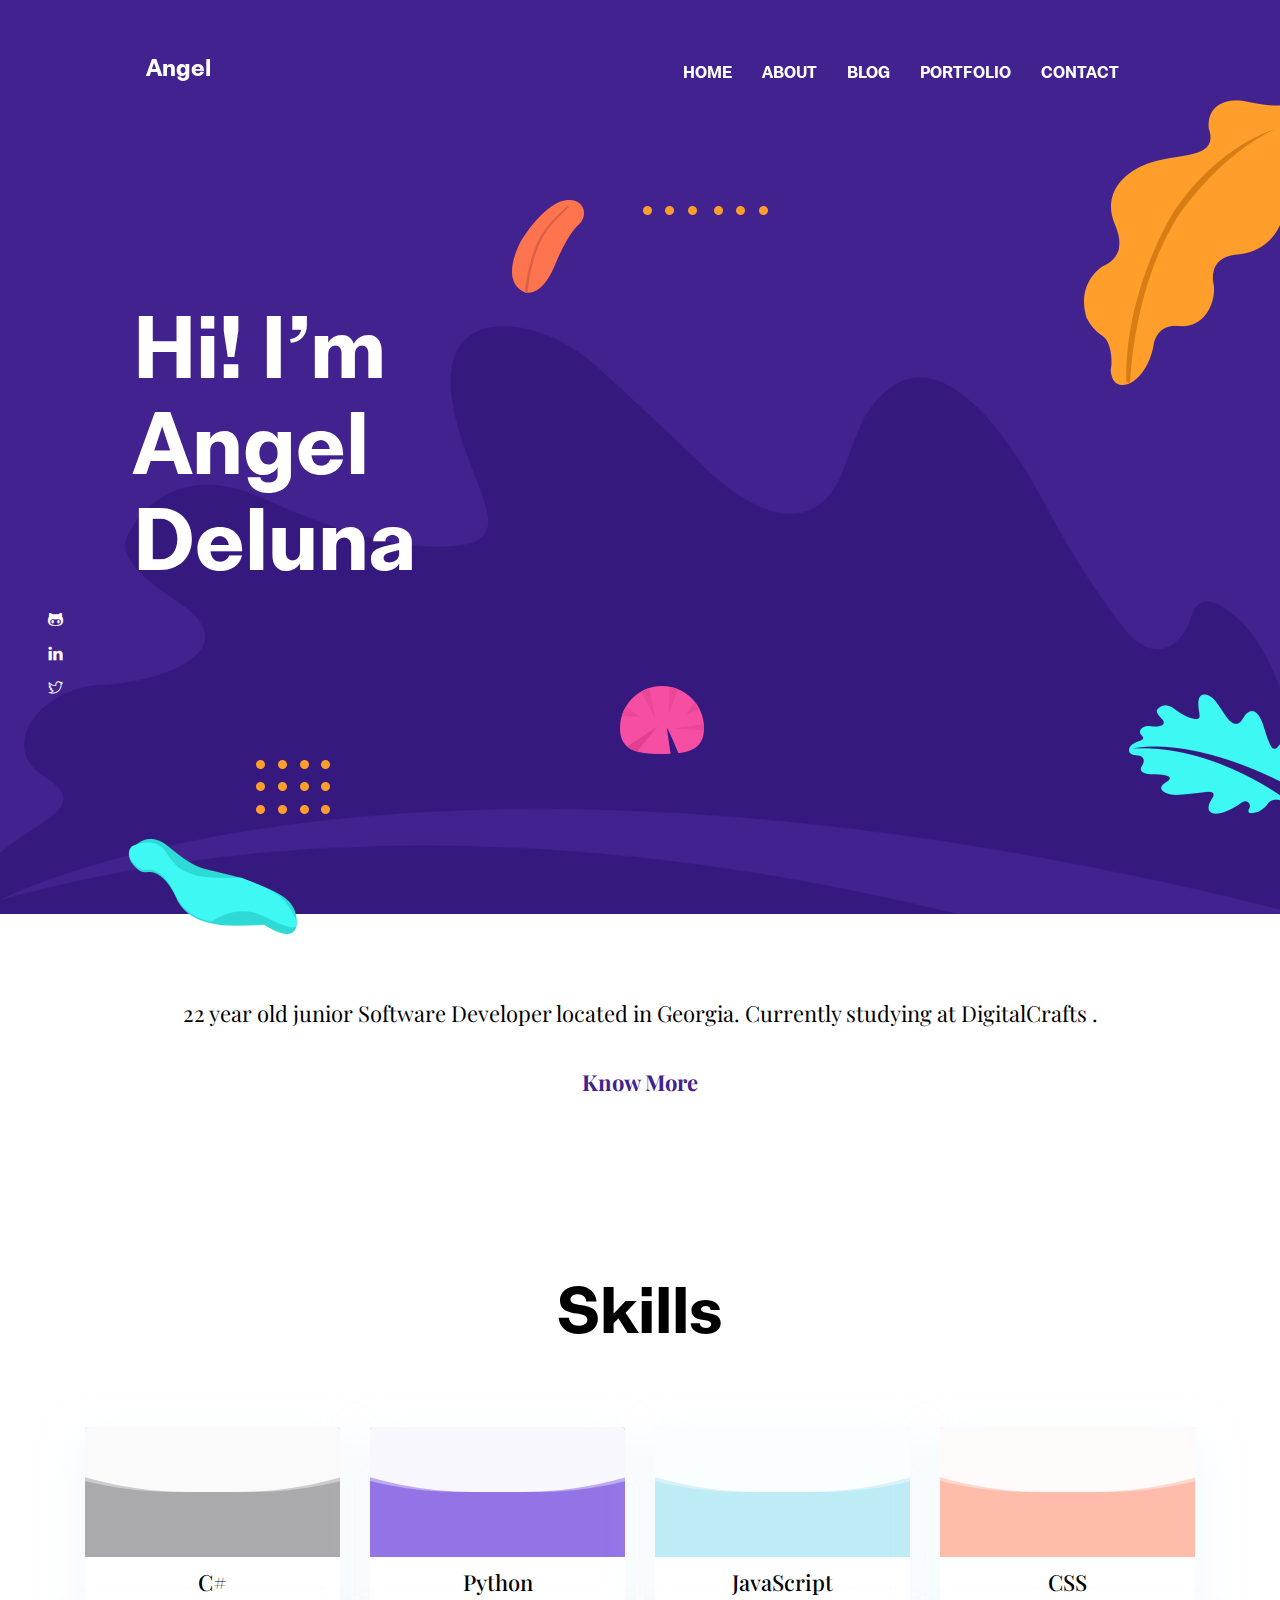
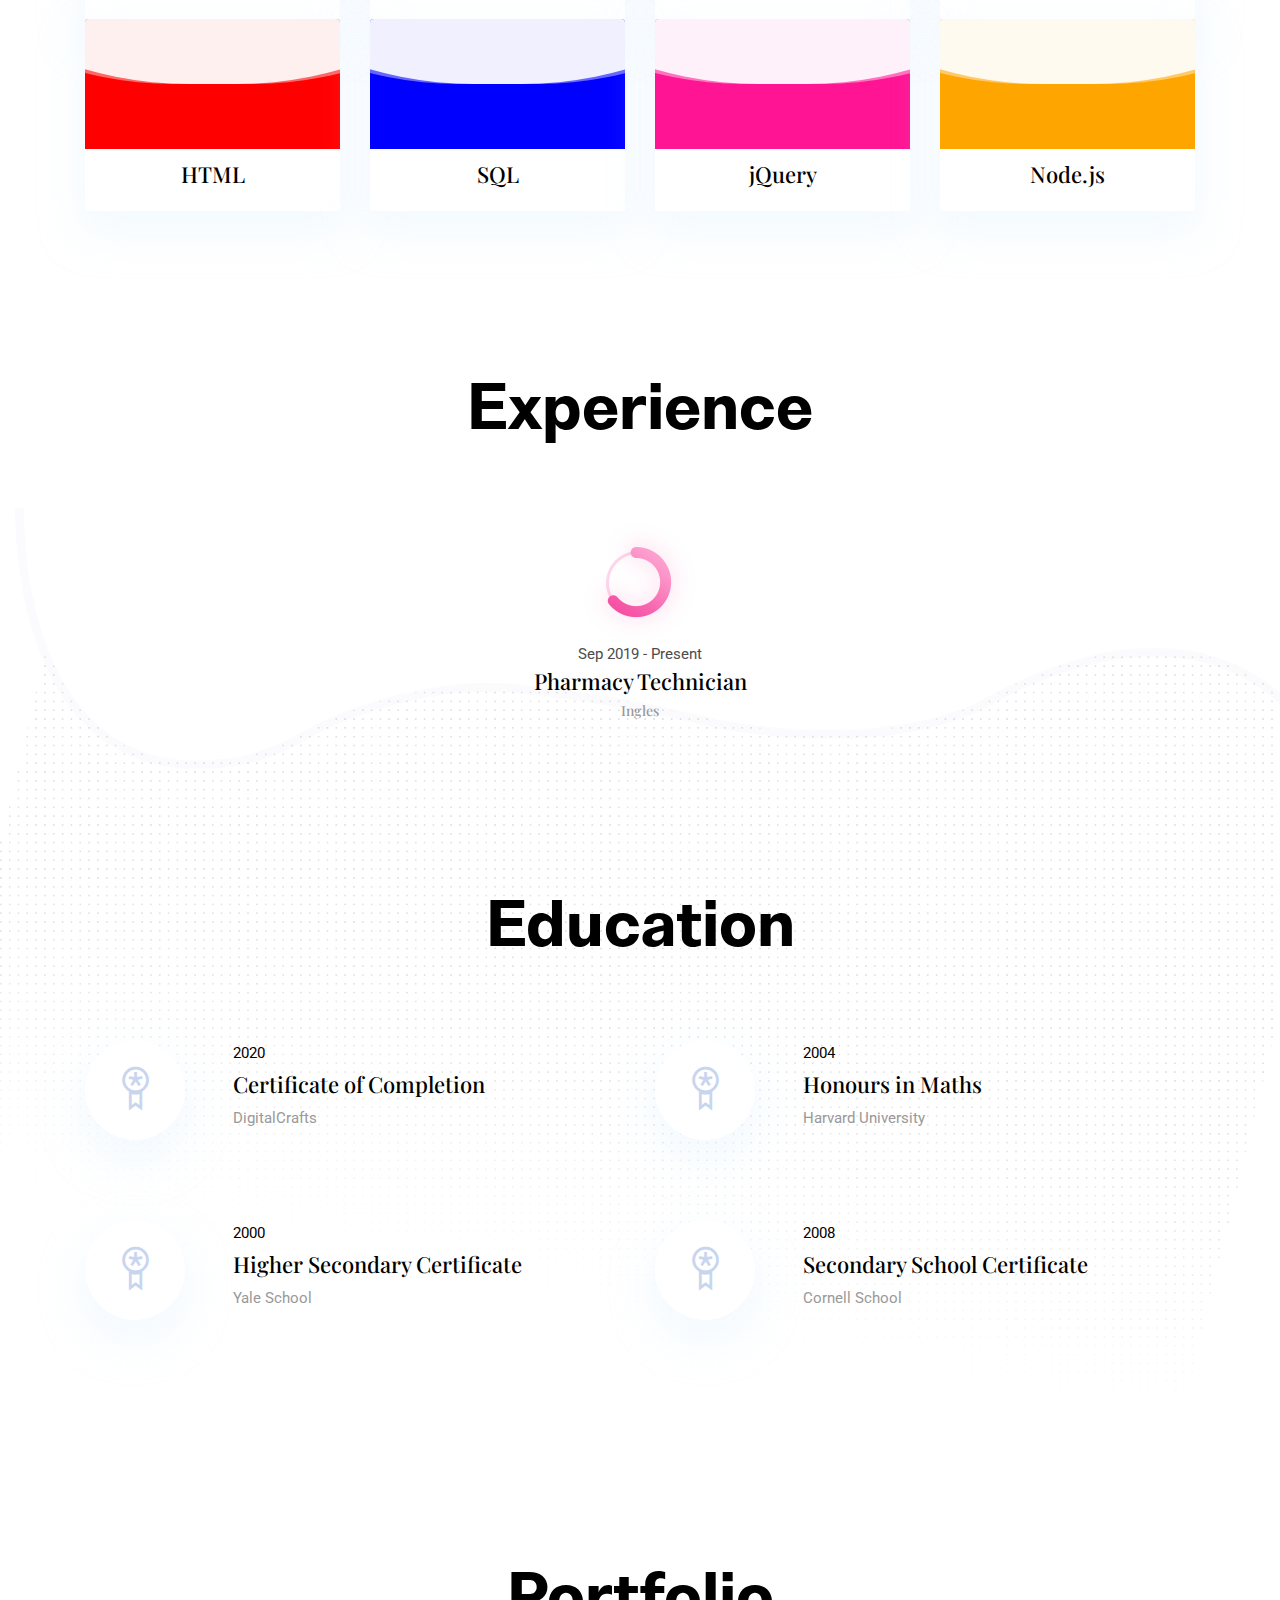
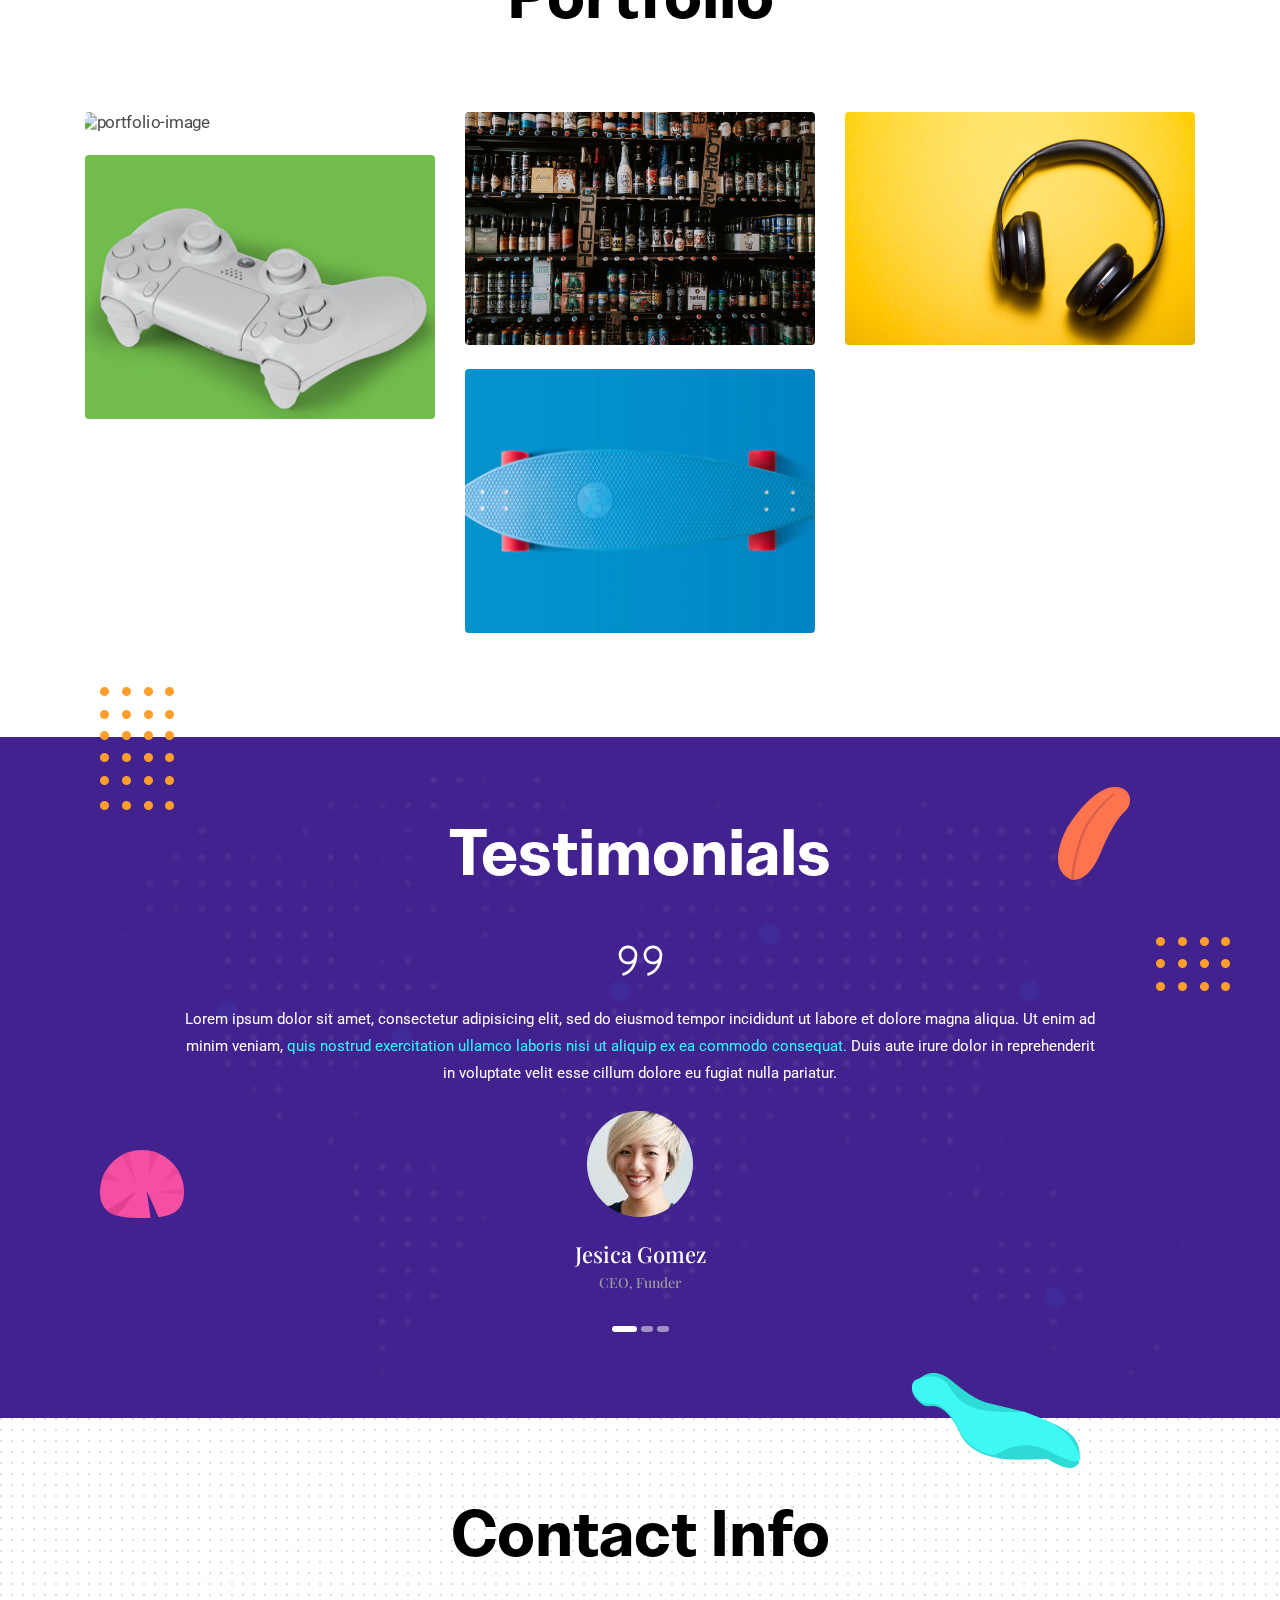
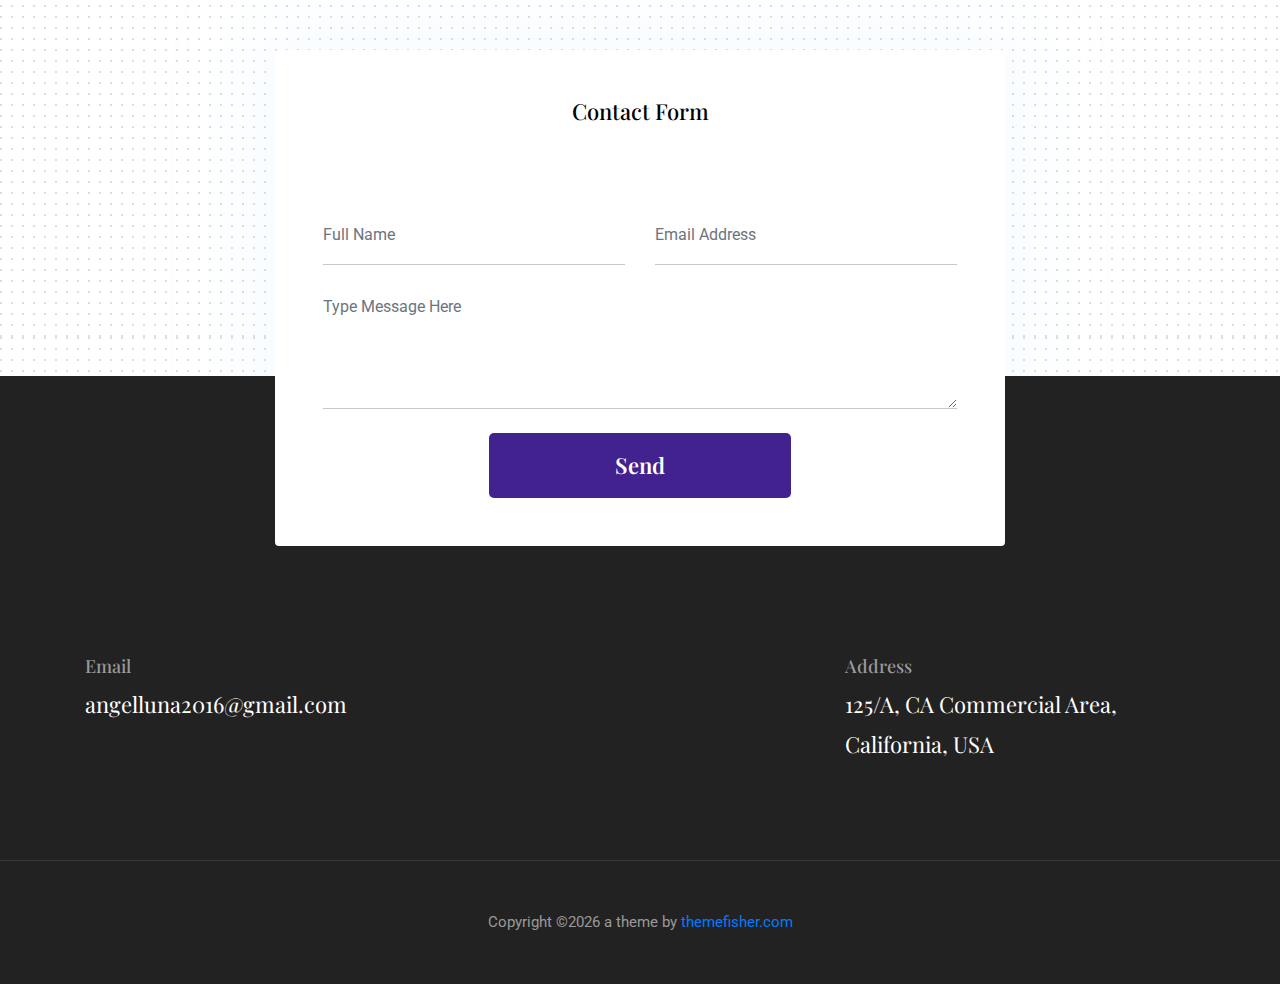
==== themes/kross/index.html @ 7b179473 "adding beta v portfolio" ====
<!DOCTYPE html>
<html lang="zxx">

<head>
  <meta charset="utf-8">
  <title>Angel | Portfolio Template</title>

  <!-- mobile responsive meta -->
  <meta name="viewport" content="width=device-width, initial-scale=1">
  <meta name="viewport" content="width=device-width, initial-scale=1, maximum-scale=1">
  
  <!-- ** Plugins Needed for the Project ** -->
  <!-- Bootstrap -->
  <link rel="stylesheet" href="plugins/bootstrap/bootstrap.min.css">
  <!-- slick slider -->
  <link rel="stylesheet" href="plugins/slick/slick.css">
  <!-- themefy-icon -->
  <link rel="stylesheet" href="plugins/themify-icons/themify-icons.css">

  <!-- Main Stylesheet -->
  <link href="css/style.css" rel="stylesheet">
  
  <!--Favicon-->
  <link rel="shortcut icon" href="images/favicon.ico" type="image/x-icon">
  <link rel="icon" href="images/favicon.ico" type="image/x-icon">

</head>

<body>
  

<header class="navigation fixed-top">
  <nav class="navbar navbar-expand-lg navbar-dark">
    <a class="navbar-brand font-tertiary h4" href="index.html">Angel</a>
    <button class="navbar-toggler" type="button" data-toggle="collapse" data-target="#navigation"
      aria-controls="navigation" aria-expanded="false" aria-label="Toggle navigation">
      <span class="navbar-toggler-icon"></span>
    </button>

    <div class="collapse navbar-collapse text-center" id="navigation">
      <ul class="navbar-nav ml-auto">
        <li class="nav-item active">
          <a class="nav-link" href="index.html">Home</a>
        </li>
        <li class="nav-item">
          <a class="nav-link" href="about.html">about</a>
        </li>
        <li class="nav-item">
          <a class="nav-link" href="blog.html">Blog</a>
        </li>
        <li class="nav-item">
          <a class="nav-link" href="portfolio.html">Portfolio</a>
        </li>
        <li class="nav-item">
          <a class="nav-link" href="contact.html">Contact</a>
        </li>
      </ul>
    </div>
  </nav>
</header>

<!-- hero area -->
<section class="hero-area bg-primary" id="parallax">
  <div class="container">
    <div class="row">
      <div class="col-lg-11 mx-auto">
        <h1 class="text-white font-tertiary">Hi! I’m <br> Angel <br> Deluna</h1>
      </div>
    </div>
  </div>
  <div class="layer-bg w-100">
    <img class="img-fluid w-100" src="images/illustrations/leaf-bg.png" alt="bg-shape">
  </div>
  <div class="layer" id="l2">
    <img src="images/illustrations/dots-cyan.png" alt="bg-shape">
  </div>
  <div class="layer" id="l3">
    <img src="images/illustrations/leaf-orange.png" alt="bg-shape">
  </div>
  <div class="layer" id="l4">
    <img src="images/illustrations/dots-orange.png" alt="bg-shape">
  </div>
  <div class="layer" id="l5">
    <img src="images/illustrations/leaf-yellow.png" alt="bg-shape">
  </div>
  <div class="layer" id="l6">
    <img src="images/illustrations/leaf-cyan.png" alt="bg-shape">
  </div>
  <div class="layer" id="l7">
    <img src="images/illustrations/dots-group-orange.png" alt="bg-shape">
  </div>
  <div class="layer" id="l8">
    <img src="images/illustrations/leaf-pink-round.png" alt="bg-shape">
  </div>
  <div class="layer" id="l9">
    <img src="images/illustrations/leaf-cyan-2.png" alt="bg-shape">
  </div>
  <!-- social icon -->
  <ul class="list-unstyled ml-5 mt-3 position-relative zindex-1">
    <li class="mb-3"><a class="text-white" href="https://github.com/AngelDelunadev"><i class="ti-github"></i></a></li>
    <li class="mb-3"><a class="text-white" href="https://www.linkedin.com/in/angel-deluna-guerrero-76780a191/"><i class="ti-linkedin"></i></a></li>
    <li class="mb-3"><a class="text-white" href="#"><i class="ti-twitter"></i></a></li>
  </ul>
  <!-- /social icon -->
</section>
<!-- /hero area -->

<!-- about -->
<section class="section">
  <div class="container">
    <div class="row">
      <div class="col-lg-10 mx-auto text-center">
        <p class="font-secondary paragraph-lg text-dark">22 year old junior Software Developer located in Georgia. Currently studying at DigitalCrafts
          . 
        </p>
        <a href="about.html" class="btn btn-transparent">know more</a>
      </div>
    </div>
  </div>
</section>
<!-- /about -->

<!-- skills -->
<section class="section">
  <div class="container">
    <div class="row">
      <div class="col-lg-12 text-center">
        <h2 class="section-title">Skills</h2>
      </div>
      <div class="col-lg-3 col-sm-6 mb-4 mb-lg-0">
        <div class="card shadow text-center">
          <div class="position-relative rounded-top progress-wrapper" data-color="#aaa9ad">
            <div class="wave" data-progress="50%"></div>
          </div>
          <div class="card-footer bg-white">
            <h4 class="card-title">C# </h4>
          </div>
        </div>
      </div>
      <div class="col-lg-3 col-sm-6 mb-4 mb-lg-0">
        <div class="card shadow text-center">
          <div class="position-relative rounded-top progress-wrapper" data-color="#9473e6">
            <div class="wave" data-progress="50%"></div>
          </div>
          <div class="card-footer bg-white">
            <h4 class="card-title">Python</h4>
          </div>
        </div>
      </div>
      <div class="col-lg-3 col-sm-6 mb-4 mb-lg-0">
        <div class="card shadow text-center">
          <div class="position-relative rounded-top progress-wrapper" data-color="#bdecf6">
            <div class="wave" data-progress="50%"></div>
          </div>
          <div class="card-footer bg-white">
            <h4 class="card-title">JavaScript</h4>
          </div>
        </div>
      </div>
      <div class="col-lg-3 col-sm-6 mb-4 mb-lg-0">
        <div class="card shadow text-center">
          <div class="position-relative rounded-top progress-wrapper" data-color="#ffbcaa">
            <div class="wave" data-progress="50%"></div>
          </div>
          <div class="card-footer bg-white">
            <h4 class="card-title">CSS </h4>
          </div>
        </div>
      </div>
      <div class="col-lg-3 col-sm-6 mb-4 mb-lg-0">
        <div class="card shadow text-center">
          <div class="position-relative rounded-top progress-wrapper" data-color="#ff0000">
            <div class="wave" data-progress="50%"></div>
          </div>
          <div class="card-footer bg-white">
            <h4 class="card-title">HTML </h4>
          </div>
        </div>
      </div>
      <div class="col-lg-3 col-sm-6 mb-4 mb-lg-0">
        <div class="card shadow text-center">
          <div class="position-relative rounded-top progress-wrapper" data-color="#0000FF">
            <div class="wave" data-progress="50%"></div>
          </div>
          <div class="card-footer bg-white">
            <h4 class="card-title">SQL</h4>
          </div>
        </div>
      </div>
      <div class="col-lg-3 col-sm-6 mb-4 mb-lg-0">
        <div class="card shadow text-center">
          <div class="position-relative rounded-top progress-wrapper" data-color="#FF1493">
            <div class="wave" data-progress="50%"></div>
          </div>
          <div class="card-footer bg-white">
            <h4 class="card-title">jQuery</h4>
          </div>
        </div>
      </div>
      <div class="col-lg-3 col-sm-6 mb-4 mb-lg-0">
        <div class="card shadow text-center">
          <div class="position-relative rounded-top progress-wrapper" data-color="#FFA500
          ">
            <div class="wave" data-progress="50%"></div>
          </div>
          <div class="card-footer bg-white">
            <h4 class="card-title">Node.js</h4>
          </div>
        </div>
      </div>
    </div>
  </div>
</section>
<!-- /skills -->

<!-- experience -->
<section class="section">
  <div class="container">
    <div class="row justify-content-around">
      <div class="col-lg-12 text-center">
        <h2 class="section-title">Experience</h2>
      </div>
      <div class="col-lg-3 col-md-4 text-center">
        <img src="images/experience/icon-1.png" alt="icon">
        <p class="mb-0">Sep 2019 - Present</p>
        <h4>Pharmacy Technician</h4>
        <h6 class="text-light">Ingles</h6>
      </div>
      <!-- <div class="col-lg-3 col-md-4 text-center">
        <img src="images/experience/icon-2.png" alt="icon">
        <p class="mb-0">Mar 2009 - Aug 2014</p>
        <h4>UX & UI Designer</h4>
        <h6 class="text-light">AUGMEDIX</h6>
      </div>
      <div class="col-lg-3 col-md-4 text-center">
        <img src="images/experience/icon-3.png" alt="icon">
        <p class="mb-0">Sep 2014 - Present</p>
        <h4>Senior UI Designer</h4>
        <h6 class="text-light">THEMEFISHER</h6>
      </div> -->
    </div>
  </div>
</section>
<!-- ./experience -->

<!-- education -->
<section class="section position-relative">
  <div class="container">
    <div class="row">
      <div class="col-lg-12 text-center">
        <h2 class="section-title">Education</h2>
      </div>
      <div class="col-lg-6 col-md-6 mb-80">
        <div class="d-flex">
          <div class="mr-lg-5 mr-3">
            <i class="ti-medall icon icon-light icon-bg bg-white shadow rounded-circle d-block"></i>
          </div>
          <div>
            <p class="text-dark mb-1">2020</p>
            <h4>Certificate of Completion</h4>
            <p class="mb-0 text-light">DigitalCrafts</p>
          </div>
        </div>
      </div>
      <div class="col-lg-6 col-md-6 mb-80">
        <div class="d-flex">
          <div class="mr-lg-5 mr-3">
            <i class="ti-medall icon icon-light icon-bg bg-white shadow rounded-circle d-block"></i>
          </div>
          <div>
            <p class="text-dark mb-1">2004</p>
            <h4>Honours in Maths</h4>
            <p class="mb-0 text-light">Harvard University</p>
          </div>
        </div>
      </div>
      <div class="col-lg-6 col-md-6 mb-80">
        <div class="d-flex">
          <div class="mr-lg-5 mr-3">
            <i class="ti-medall icon icon-light icon-bg bg-white shadow rounded-circle d-block"></i>
          </div>
          <div>
            <p class="text-dark mb-1">2000</p>
            <h4>Higher Secondary Certificate</h4>
            <p class="mb-0 text-light">Yale School</p>
          </div>
        </div>
      </div>
      <div class="col-lg-6 col-md-6 mb-80">
        <div class="d-flex">
          <div class="mr-lg-5 mr-3">
            <i class="ti-medall icon icon-light icon-bg bg-white shadow rounded-circle d-block"></i>
          </div>
          <div>
            <p class="text-dark mb-1">2008</p>
            <h4>Secondary School Certificate</h4>
            <p class="mb-0 text-light">Cornell School</p>
          </div>
        </div>
      </div>
    </div>
  </div>
  <!-- bg image -->
  <img class="img-fluid edu-bg-image w-100" src="images/backgrounds/education-bg.png" alt="bg-image">
</section>
<!-- /education -->

<!-- services -->
<!-- <section class="section">
  <div class="container">
    <div class="row">
      <div class="col-12 text-center">
        <h2 class="section-title">Services</h2>
      </div>
      <div class="col-md-4 mb-4 mb-md-0">
        <div class="card hover-shadow shadow">
          <div class="card-body text-center px-4 py-5">
            <i class="ti-palette icon mb-5 d-inline-block"></i>
            <h4 class="mb-4">Bot Manager</h4>
            <p>Lorem ipsum dolor sit amet, consectetur adipisicing elit, sed do eiusmod tempor incididunt ut labore et
              dolore magna aliqua.</p>
          </div>
        </div>
      </div>
      <div class="col-md-4 mb-4 mb-md-0">
        <div class="card active-bg-primary hover-shadow shadow">
          <div class="card-body text-center px-4 py-5">
            <i class="ti-vector icon mb-5 d-inline-block"></i>
            <h4 class="mb-4">Machine Learning</h4>
            <p>Lorem ipsum dolor sit amet, consectetur adipisicing elit, sed do eiusmod tempor incididunt ut labore et
              dolore magna aliqua.</p>
          </div>
        </div>
      </div>
      <div class="col-md-4 mb-4 mb-md-0">
        <div class="card hover-shadow shadow">
          <div class="card-body text-center px-4 py-5">
            <i class="ti-panel icon mb-5 d-inline-block"></i>
            <h4 class="mb-4">Skynet Development</h4>
            <p>Lorem ipsum dolor sit amet, consectetur adipisicing elit, sed do eiusmod tempor incididunt ut labore et
              dolore magna aliqua.</p>
          </div>
        </div>
      </div>
    </div>
  </div>
</section> -->
<!-- /services -->

<!-- portfolio -->
<section class="section">
  <div class="container">
    <div class="row">
      <div class="col-12 text-center">
        <h2 class="section-title">Portfolio</h2>
      </div>
    </div>
    <div class="row shuffle-wrapper">
      <div class="col-lg-4 col-6 mb-4 shuffle-item">
        <div class="position-relative rounded hover-wrapper">
          <img src="images/portfolio/aditya-chinchure-hyN9aU9Tm-c-unsplash.jpg" alt="portfolio-image" class="img-fluid rounded w-100">
          <div class="hover-overlay">
            <div class="hover-content">
              <a class="btn btn-light btn-sm" href="project-single.html">view project</a>
            </div>
          </div>
        </div>
      </div>
      <div class="col-lg-4 col-6 mb-4 shuffle-item">
        <div class="position-relative rounded hover-wrapper">
          <img src="images/portfolio/christin-hume-08tX2fsuSLg-unsplash.jpg" alt="portfolio-image" class="img-fluid rounded w-100">
          <div class="hover-overlay">
            <div class="hover-content">
              <a class="btn btn-light btn-sm" href="project-single.html">view project</a>
            </div>
          </div>
        </div>
      </div>
      <div class="col-lg-4 col-6 mb-4 shuffle-item">
        <div class="position-relative rounded hover-wrapper">
          <img src="images/portfolio/c-d-x-PDX_a_82obo-unsplash.jpg" alt="portfolio-image" class="img-fluid rounded w-100">
          <div class="hover-overlay">
            <div class="hover-content">
              <a class="btn btn-light btn-sm" href="project-single.html">view project</a>
            </div>
          </div>
        </div>
      </div>
      <div class="col-lg-4 col-6 mb-4 shuffle-item">
        <div class="position-relative rounded hover-wrapper">
          <img src="images/portfolio/item-4.png" alt="portfolio-image" class="img-fluid rounded w-100">
          <div class="hover-overlay">
            <div class="hover-content">
              <a class="btn btn-light btn-sm" href="project-single.html">view project</a>
            </div>
          </div>
        </div>
      </div>
      <div class="col-lg-4 col-6 mb-4 shuffle-item">
        <div class="position-relative rounded hover-wrapper">
          <img src="images/portfolio/item-5.png" alt="portfolio-image" class="img-fluid rounded w-100">
          <div class="hover-overlay">
            <div class="hover-content">
              <a class="btn btn-light btn-sm" href="project-single.html">view project</a>
            </div>
          </div>
        </div>
      </div>
    </div>
  </div>
</section>
<!-- /portfolio -->

<!-- testimonial -->
<section class="section bg-primary position-relative testimonial-bg-shapes">
  <div class="container">
    <div class="row">
      <div class="col-12 text-center">
        <h2 class="section-title text-white mb-5">Testimonials</h2>
      </div>
      <div class="col-lg-10 mx-auto testimonial-slider">
        <!-- slider-item -->
        <div class="text-center testimonial-content">
          <i class="ti-quote-right text-white icon mb-4 d-inline-block"></i>
          <p class="text-white mb-4">Lorem ipsum dolor sit amet, consectetur adipisicing elit, sed do eiusmod tempor
            incididunt ut labore et dolore magna aliqua. Ut enim ad minim veniam, <strong>quis nostrud exercitation
              ullamco laboris nisi ut aliquip ex ea commodo consequat.</strong> Duis aute irure dolor in reprehenderit
            in voluptate velit esse cillum dolore eu fugiat nulla pariatur.</p>
          <img class="img-fluid rounded-circle mb-4 d-inline-block" src="images/testimonial/client-1.png"
            alt="client-image">
          <h4 class="text-white">Jesica Gomez</h4>
          <h6 class="text-light mb-4">CEO, Funder</h6>
        </div>
        <!-- slider-item -->
        <div class="text-center testimonial-content">
          <i class="ti-quote-right text-white icon mb-4 d-inline-block"></i>
          <p class="text-white mb-4">Lorem ipsum dolor sit amet, consectetur adipisicing elit, sed do eiusmod tempor
            incididunt ut labore et dolore magna aliqua. Ut enim ad minim veniam, <strong>quis nostrud exercitation
              ullamco
              laboris nisi ut aliquip ex ea commodo consequat.</strong> Duis aute irure dolor in reprehenderit in
            voluptate velit
            esse cillum dolore eu fugiat nulla pariatur.</p>
          <img class="img-fluid rounded-circle mb-4 d-inline-block" src="images/testimonial/client-1.png"
            alt="client-image">
          <h4 class="text-white">Jesica Gomez</h4>
          <h6 class="text-light mb-4">CEO, Funder</h6>
        </div>
        <!-- slider-item -->
        <div class="text-center testimonial-content">
          <i class="ti-quote-right text-white icon mb-4 d-inline-block"></i>
          <p class="text-white mb-4">Lorem ipsum dolor sit amet, consectetur adipisicing elit, sed do eiusmod tempor
            incididunt ut labore et dolore magna aliqua. Ut enim ad minim veniam, <strong>quis nostrud exercitation
              ullamco
              laboris nisi ut aliquip ex ea commodo consequat.</strong> Duis aute irure dolor in reprehenderit in
            voluptate velit
            esse cillum dolore eu fugiat nulla pariatur.</p>
          <img class="img-fluid rounded-circle mb-4 d-inline-block" src="images/testimonial/client-1.png"
            alt="client-image">
          <h4 class="text-white">Jesica Gomez</h4>
          <h6 class="text-light mb-4">CEO, Funder</h6>
        </div>
      </div>
    </div>
  </div>
  <!-- bg shapes -->
  <img src="images/backgrounds/map.png" alt="map" class="img-fluid bg-map">
  <img src="images/illustrations/dots-group-v.png" alt="bg-shape" class="img-fluid bg-shape-1">
  <img src="images/illustrations/leaf-orange.png" alt="bg-shape" class="img-fluid bg-shape-2">
  <img src="images/illustrations/dots-group-sm.png" alt="bg-shape" class="img-fluid bg-shape-3">
  <img src="images/illustrations/leaf-pink-round.png" alt="bg-shape" class="img-fluid bg-shape-4">
  <img src="images/illustrations/leaf-cyan.png" alt="bg-shape" class="img-fluid bg-shape-5">
</section>
<!-- /testimonial -->

<!-- client logo slider -->
<!-- <section class="section pb-0">
  <div class="container">
    <div class="client-logo-slider d-flex align-items-center">
      <a href="#" class="text-center d-block outline-0 p-4"><img class="d-unset img-fluid"
          src="images/clients-logo/client-logo-1.png" alt="client-logo"></a>
      <a href="#" class="text-center d-block outline-0 p-4"><img class="d-unset img-fluid"
          src="images/clients-logo/client-logo-2.png" alt="client-logo"></a>
      <a href="#" class="text-center d-block outline-0 p-4"><img class="d-unset img-fluid"
          src="images/clients-logo/client-logo-3.png" alt="client-logo"></a>
      <a href="#" class="text-center d-block outline-0 p-4"><img class="d-unset img-fluid"
          src="images/clients-logo/client-logo-4.png" alt="client-logo"></a>
      <a href="#" class="text-center d-block outline-0 p-4"><img class="d-unset img-fluid"
          src="images/clients-logo/client-logo-5.png" alt="client-logo"></a>
      <a href="#" class="text-center d-block outline-0 p-4"><img class="d-unset img-fluid"
          src="images/clients-logo/client-logo-1.png" alt="client-logo"></a>
      <a href="#" class="text-center d-block outline-0 p-4"><img class="d-unset img-fluid"
          src="images/clients-logo/client-logo-2.png" alt="client-logo"></a>
      <a href="#" class="text-center d-block outline-0 p-4"><img class="d-unset img-fluid"
          src="images/clients-logo/client-logo-3.png" alt="client-logo"></a>
      <a href="#" class="text-center d-block outline-0 p-4"><img class="d-unset img-fluid"
          src="images/clients-logo/client-logo-4.png" alt="client-logo"></a>
      <a href="#" class="text-center d-block outline-0 p-4"><img class="d-unset img-fluid"
          src="images/clients-logo/client-logo-5.png" alt="client-logo"></a>
    </div>
  </div>
</section> -->
<!-- /client logo slider -->



<!-- contact -->
<section class="section section-on-footer" data-background="images/backgrounds/bg-dots.png">
  <div class="container">
    <div class="row">
      <div class="col-12 text-center">
        <h2 class="section-title">Contact Info</h2>
      </div>
      <div class="col-lg-8 mx-auto">
        <div class="bg-white rounded text-center p-5 shadow-down">
          <h4 class="mb-80">Contact Form</h4>
          <form action="#" class="row">
            <div class="col-md-6">
              <input type="text" id="name" name="name" placeholder="Full Name" class="form-control px-0 mb-4">
            </div>
            <div class="col-md-6">
              <input type="email" id="email" name="email" placeholder="Email Address" class="form-control px-0 mb-4">
            </div>
            <div class="col-12">
              <textarea name="message" id="message" class="form-control px-0 mb-4"
                placeholder="Type Message Here"></textarea>
            </div>
            <div class="col-lg-6 col-10 mx-auto">
              <button class="btn btn-primary w-100">send</button>
            </div>
          </form>
        </div>
      </div>
    </div>
  </div>
</section>
<!-- /contact -->

<!-- footer -->
<footer class="bg-dark footer-section">
  <div class="section">
    <div class="container">
      <div class="row">
        <div class="col-md-4">
          <h5 class="text-light">Email</h5>
          <p class="text-white paragraph-lg font-secondary">angelluna2016@gmail.com</p>
        </div>
        <div class="col-md-4">
          <h5 class="text-light"></h5>
          <p class="text-white paragraph-lg font-secondary"></p>
        </div>
        <div class="col-md-4">
          <h5 class="text-light">Address</h5>
          <p class="text-white paragraph-lg font-secondary">125/A, CA Commercial Area, California, USA</p>
        </div>
      </div>
    </div>
  </div>
  <div class="border-top text-center border-dark py-5">
    <p class="mb-0 text-light">Copyright ©<script>
        var CurrentYear = new Date().getFullYear()
        document.write(CurrentYear)
      </script> a theme by <a href="https://themefisher.com">themefisher.com</a></p>
  </div>
</footer>
<!-- /footer -->

<!-- jQuery -->
<script src="plugins/jQuery/jquery.min.js"></script>
<!-- Bootstrap JS -->
<script src="plugins/bootstrap/bootstrap.min.js"></script>
<!-- slick slider -->
<script src="plugins/slick/slick.min.js"></script>
<!-- filter -->
<script src="plugins/shuffle/shuffle.min.js"></script>

<!-- Main Script -->
<script src="js/script.js"></script>

</body>
</html>
---- themes/kross/plugins/themify-icons/themify-icons.css ----
@font-face{font-family:themify;src:url(fonts/themify.eot?-fvbane);src:url(fonts/themify.eot?#iefix-fvbane) format('embedded-opentype'),url(fonts/themify.woff?-fvbane) format('woff'),url(fonts/themify.ttf?-fvbane) format('truetype'),url(fonts/themify.svg?-fvbane#themify) format('svg');font-weight:400;font-style:normal}[class*=" ti-"],[class^=ti-]{font-family:themify;speak:none;font-style:normal;font-weight:400;font-variant:normal;text-transform:none;line-height:1;-webkit-font-smoothing:antialiased;-moz-osx-font-smoothing:grayscale}.ti-wand:before{content:"\e600"}.ti-volume:before{content:"\e601"}.ti-user:before{content:"\e602"}.ti-unlock:before{content:"\e603"}.ti-unlink:before{content:"\e604"}.ti-trash:before{content:"\e605"}.ti-thought:before{content:"\e606"}.ti-target:before{content:"\e607"}.ti-tag:before{content:"\e608"}.ti-tablet:before{content:"\e609"}.ti-star:before{content:"\e60a"}.ti-spray:before{content:"\e60b"}.ti-signal:before{content:"\e60c"}.ti-shopping-cart:before{content:"\e60d"}.ti-shopping-cart-full:before{content:"\e60e"}.ti-settings:before{content:"\e60f"}.ti-search:before{content:"\e610"}.ti-zoom-in:before{content:"\e611"}.ti-zoom-out:before{content:"\e612"}.ti-cut:before{content:"\e613"}.ti-ruler:before{content:"\e614"}.ti-ruler-pencil:before{content:"\e615"}.ti-ruler-alt:before{content:"\e616"}.ti-bookmark:before{content:"\e617"}.ti-bookmark-alt:before{content:"\e618"}.ti-reload:before{content:"\e619"}.ti-plus:before{content:"\e61a"}.ti-pin:before{content:"\e61b"}.ti-pencil:before{content:"\e61c"}.ti-pencil-alt:before{content:"\e61d"}.ti-paint-roller:before{content:"\e61e"}.ti-paint-bucket:before{content:"\e61f"}.ti-na:before{content:"\e620"}.ti-mobile:before{content:"\e621"}.ti-minus:before{content:"\e622"}.ti-medall:before{content:"\e623"}.ti-medall-alt:before{content:"\e624"}.ti-marker:before{content:"\e625"}.ti-marker-alt:before{content:"\e626"}.ti-arrow-up:before{content:"\e627"}.ti-arrow-right:before{content:"\e628"}.ti-arrow-left:before{content:"\e629"}.ti-arrow-down:before{content:"\e62a"}.ti-lock:before{content:"\e62b"}.ti-location-arrow:before{content:"\e62c"}.ti-link:before{content:"\e62d"}.ti-layout:before{content:"\e62e"}.ti-layers:before{content:"\e62f"}.ti-layers-alt:before{content:"\e630"}.ti-key:before{content:"\e631"}.ti-import:before{content:"\e632"}.ti-image:before{content:"\e633"}.ti-heart:before{content:"\e634"}.ti-heart-broken:before{content:"\e635"}.ti-hand-stop:before{content:"\e636"}.ti-hand-open:before{content:"\e637"}.ti-hand-drag:before{content:"\e638"}.ti-folder:before{content:"\e639"}.ti-flag:before{content:"\e63a"}.ti-flag-alt:before{content:"\e63b"}.ti-flag-alt-2:before{content:"\e63c"}.ti-eye:before{content:"\e63d"}.ti-export:before{content:"\e63e"}.ti-exchange-vertical:before{content:"\e63f"}.ti-desktop:before{content:"\e640"}.ti-cup:before{content:"\e641"}.ti-crown:before{content:"\e642"}.ti-comments:before{content:"\e643"}.ti-comment:before{content:"\e644"}.ti-comment-alt:before{content:"\e645"}.ti-close:before{content:"\e646"}.ti-clip:before{content:"\e647"}.ti-angle-up:before{content:"\e648"}.ti-angle-right:before{content:"\e649"}.ti-angle-left:before{content:"\e64a"}.ti-angle-down:before{content:"\e64b"}.ti-check:before{content:"\e64c"}.ti-check-box:before{content:"\e64d"}.ti-camera:before{content:"\e64e"}.ti-announcement:before{content:"\e64f"}.ti-brush:before{content:"\e650"}.ti-briefcase:before{content:"\e651"}.ti-bolt:before{content:"\e652"}.ti-bolt-alt:before{content:"\e653"}.ti-blackboard:before{content:"\e654"}.ti-bag:before{content:"\e655"}.ti-move:before{content:"\e656"}.ti-arrows-vertical:before{content:"\e657"}.ti-arrows-horizontal:before{content:"\e658"}.ti-fullscreen:before{content:"\e659"}.ti-arrow-top-right:before{content:"\e65a"}.ti-arrow-top-left:before{content:"\e65b"}.ti-arrow-circle-up:before{content:"\e65c"}.ti-arrow-circle-right:before{content:"\e65d"}.ti-arrow-circle-left:before{content:"\e65e"}.ti-arrow-circle-down:before{content:"\e65f"}.ti-angle-double-up:before{content:"\e660"}.ti-angle-double-right:before{content:"\e661"}.ti-angle-double-left:before{content:"\e662"}.ti-angle-double-down:before{content:"\e663"}.ti-zip:before{content:"\e664"}.ti-world:before{content:"\e665"}.ti-wheelchair:before{content:"\e666"}.ti-view-list:before{content:"\e667"}.ti-view-list-alt:before{content:"\e668"}.ti-view-grid:before{content:"\e669"}.ti-uppercase:before{content:"\e66a"}.ti-upload:before{content:"\e66b"}.ti-underline:before{content:"\e66c"}.ti-truck:before{content:"\e66d"}.ti-timer:before{content:"\e66e"}.ti-ticket:before{content:"\e66f"}.ti-thumb-up:before{content:"\e670"}.ti-thumb-down:before{content:"\e671"}.ti-text:before{content:"\e672"}.ti-stats-up:before{content:"\e673"}.ti-stats-down:before{content:"\e674"}.ti-split-v:before{content:"\e675"}.ti-split-h:before{content:"\e676"}.ti-smallcap:before{content:"\e677"}.ti-shine:before{content:"\e678"}.ti-shift-right:before{content:"\e679"}.ti-shift-left:before{content:"\e67a"}.ti-shield:before{content:"\e67b"}.ti-notepad:before{content:"\e67c"}.ti-server:before{content:"\e67d"}.ti-quote-right:before{content:"\e67e"}.ti-quote-left:before{content:"\e67f"}.ti-pulse:before{content:"\e680"}.ti-printer:before{content:"\e681"}.ti-power-off:before{content:"\e682"}.ti-plug:before{content:"\e683"}.ti-pie-chart:before{content:"\e684"}.ti-paragraph:before{content:"\e685"}.ti-panel:before{content:"\e686"}.ti-package:before{content:"\e687"}.ti-music:before{content:"\e688"}.ti-music-alt:before{content:"\e689"}.ti-mouse:before{content:"\e68a"}.ti-mouse-alt:before{content:"\e68b"}.ti-money:before{content:"\e68c"}.ti-microphone:before{content:"\e68d"}.ti-menu:before{content:"\e68e"}.ti-menu-alt:before{content:"\e68f"}.ti-map:before{content:"\e690"}.ti-map-alt:before{content:"\e691"}.ti-loop:before{content:"\e692"}.ti-location-pin:before{content:"\e693"}.ti-list:before{content:"\e694"}.ti-light-bulb:before{content:"\e695"}.ti-Italic:before{content:"\e696"}.ti-info:before{content:"\e697"}.ti-infinite:before{content:"\e698"}.ti-id-badge:before{content:"\e699"}.ti-hummer:before{content:"\e69a"}.ti-home:before{content:"\e69b"}.ti-help:before{content:"\e69c"}.ti-headphone:before{content:"\e69d"}.ti-harddrives:before{content:"\e69e"}.ti-harddrive:before{content:"\e69f"}.ti-gift:before{content:"\e6a0"}.ti-game:before{content:"\e6a1"}.ti-filter:before{content:"\e6a2"}.ti-files:before{content:"\e6a3"}.ti-file:before{content:"\e6a4"}.ti-eraser:before{content:"\e6a5"}.ti-envelope:before{content:"\e6a6"}.ti-download:before{content:"\e6a7"}.ti-direction:before{content:"\e6a8"}.ti-direction-alt:before{content:"\e6a9"}.ti-dashboard:before{content:"\e6aa"}.ti-control-stop:before{content:"\e6ab"}.ti-control-shuffle:before{content:"\e6ac"}.ti-control-play:before{content:"\e6ad"}.ti-control-pause:before{content:"\e6ae"}.ti-control-forward:before{content:"\e6af"}.ti-control-backward:before{content:"\e6b0"}.ti-cloud:before{content:"\e6b1"}.ti-cloud-up:before{content:"\e6b2"}.ti-cloud-down:before{content:"\e6b3"}.ti-clipboard:before{content:"\e6b4"}.ti-car:before{content:"\e6b5"}.ti-calendar:before{content:"\e6b6"}.ti-book:before{content:"\e6b7"}.ti-bell:before{content:"\e6b8"}.ti-basketball:before{content:"\e6b9"}.ti-bar-chart:before{content:"\e6ba"}.ti-bar-chart-alt:before{content:"\e6bb"}.ti-back-right:before{content:"\e6bc"}.ti-back-left:before{content:"\e6bd"}.ti-arrows-corner:before{content:"\e6be"}.ti-archive:before{content:"\e6bf"}.ti-anchor:before{content:"\e6c0"}.ti-align-right:before{content:"\e6c1"}.ti-align-left:before{content:"\e6c2"}.ti-align-justify:before{content:"\e6c3"}.ti-align-center:before{content:"\e6c4"}.ti-alert:before{content:"\e6c5"}.ti-alarm-clock:before{content:"\e6c6"}.ti-agenda:before{content:"\e6c7"}.ti-write:before{content:"\e6c8"}.ti-window:before{content:"\e6c9"}.ti-widgetized:before{content:"\e6ca"}.ti-widget:before{content:"\e6cb"}.ti-widget-alt:before{content:"\e6cc"}.ti-wallet:before{content:"\e6cd"}.ti-video-clapper:before{content:"\e6ce"}.ti-video-camera:before{content:"\e6cf"}.ti-vector:before{content:"\e6d0"}.ti-themify-logo:before{content:"\e6d1"}.ti-themify-favicon:before{content:"\e6d2"}.ti-themify-favicon-alt:before{content:"\e6d3"}.ti-support:before{content:"\e6d4"}.ti-stamp:before{content:"\e6d5"}.ti-split-v-alt:before{content:"\e6d6"}.ti-slice:before{content:"\e6d7"}.ti-shortcode:before{content:"\e6d8"}.ti-shift-right-alt:before{content:"\e6d9"}.ti-shift-left-alt:before{content:"\e6da"}.ti-ruler-alt-2:before{content:"\e6db"}.ti-receipt:before{content:"\e6dc"}.ti-pin2:before{content:"\e6dd"}.ti-pin-alt:before{content:"\e6de"}.ti-pencil-alt2:before{content:"\e6df"}.ti-palette:before{content:"\e6e0"}.ti-more:before{content:"\e6e1"}.ti-more-alt:before{content:"\e6e2"}.ti-microphone-alt:before{content:"\e6e3"}.ti-magnet:before{content:"\e6e4"}.ti-line-double:before{content:"\e6e5"}.ti-line-dotted:before{content:"\e6e6"}.ti-line-dashed:before{content:"\e6e7"}.ti-layout-width-full:before{content:"\e6e8"}.ti-layout-width-default:before{content:"\e6e9"}.ti-layout-width-default-alt:before{content:"\e6ea"}.ti-layout-tab:before{content:"\e6eb"}.ti-layout-tab-window:before{content:"\e6ec"}.ti-layout-tab-v:before{content:"\e6ed"}.ti-layout-tab-min:before{content:"\e6ee"}.ti-layout-slider:before{content:"\e6ef"}.ti-layout-slider-alt:before{content:"\e6f0"}.ti-layout-sidebar-right:before{content:"\e6f1"}.ti-layout-sidebar-none:before{content:"\e6f2"}.ti-layout-sidebar-left:before{content:"\e6f3"}.ti-layout-placeholder:before{content:"\e6f4"}.ti-layout-menu:before{content:"\e6f5"}.ti-layout-menu-v:before{content:"\e6f6"}.ti-layout-menu-separated:before{content:"\e6f7"}.ti-layout-menu-full:before{content:"\e6f8"}.ti-layout-media-right-alt:before{content:"\e6f9"}.ti-layout-media-right:before{content:"\e6fa"}.ti-layout-media-overlay:before{content:"\e6fb"}.ti-layout-media-overlay-alt:before{content:"\e6fc"}.ti-layout-media-overlay-alt-2:before{content:"\e6fd"}.ti-layout-media-left-alt:before{content:"\e6fe"}.ti-layout-media-left:before{content:"\e6ff"}.ti-layout-media-center-alt:before{content:"\e700"}.ti-layout-media-center:before{content:"\e701"}.ti-layout-list-thumb:before{content:"\e702"}.ti-layout-list-thumb-alt:before{content:"\e703"}.ti-layout-list-post:before{content:"\e704"}.ti-layout-list-large-image:before{content:"\e705"}.ti-layout-line-solid:before{content:"\e706"}.ti-layout-grid4:before{content:"\e707"}.ti-layout-grid3:before{content:"\e708"}.ti-layout-grid2:before{content:"\e709"}.ti-layout-grid2-thumb:before{content:"\e70a"}.ti-layout-cta-right:before{content:"\e70b"}.ti-layout-cta-left:before{content:"\e70c"}.ti-layout-cta-center:before{content:"\e70d"}.ti-layout-cta-btn-right:before{content:"\e70e"}.ti-layout-cta-btn-left:before{content:"\e70f"}.ti-layout-column4:before{content:"\e710"}.ti-layout-column3:before{content:"\e711"}.ti-layout-column2:before{content:"\e712"}.ti-layout-accordion-separated:before{content:"\e713"}.ti-layout-accordion-merged:before{content:"\e714"}.ti-layout-accordion-list:before{content:"\e715"}.ti-ink-pen:before{content:"\e716"}.ti-info-alt:before{content:"\e717"}.ti-help-alt:before{content:"\e718"}.ti-headphone-alt:before{content:"\e719"}.ti-hand-point-up:before{content:"\e71a"}.ti-hand-point-right:before{content:"\e71b"}.ti-hand-point-left:before{content:"\e71c"}.ti-hand-point-down:before{content:"\e71d"}.ti-gallery:before{content:"\e71e"}.ti-face-smile:before{content:"\e71f"}.ti-face-sad:before{content:"\e720"}.ti-credit-card:before{content:"\e721"}.ti-control-skip-forward:before{content:"\e722"}.ti-control-skip-backward:before{content:"\e723"}.ti-control-record:before{content:"\e724"}.ti-control-eject:before{content:"\e725"}.ti-comments-smiley:before{content:"\e726"}.ti-brush-alt:before{content:"\e727"}.ti-youtube:before{content:"\e728"}.ti-vimeo:before{content:"\e729"}.ti-twitter:before{content:"\e72a"}.ti-time:before{content:"\e72b"}.ti-tumblr:before{content:"\e72c"}.ti-skype:before{content:"\e72d"}.ti-share:before{content:"\e72e"}.ti-share-alt:before{content:"\e72f"}.ti-rocket:before{content:"\e730"}.ti-pinterest:before{content:"\e731"}.ti-new-window:before{content:"\e732"}.ti-microsoft:before{content:"\e733"}.ti-list-ol:before{content:"\e734"}.ti-linkedin:before{content:"\e735"}.ti-layout-sidebar-2:before{content:"\e736"}.ti-layout-grid4-alt:before{content:"\e737"}.ti-layout-grid3-alt:before{content:"\e738"}.ti-layout-grid2-alt:before{content:"\e739"}.ti-layout-column4-alt:before{content:"\e73a"}.ti-layout-column3-alt:before{content:"\e73b"}.ti-layout-column2-alt:before{content:"\e73c"}.ti-instagram:before{content:"\e73d"}.ti-google:before{content:"\e73e"}.ti-github:before{content:"\e73f"}.ti-flickr:before{content:"\e740"}.ti-facebook:before{content:"\e741"}.ti-dropbox:before{content:"\e742"}.ti-dribbble:before{content:"\e743"}.ti-apple:before{content:"\e744"}.ti-android:before{content:"\e745"}.ti-save:before{content:"\e746"}.ti-save-alt:before{content:"\e747"}.ti-yahoo:before{content:"\e748"}.ti-wordpress:before{content:"\e749"}.ti-vimeo-alt:before{content:"\e74a"}.ti-twitter-alt:before{content:"\e74b"}.ti-tumblr-alt:before{content:"\e74c"}.ti-trello:before{content:"\e74d"}.ti-stack-overflow:before{content:"\e74e"}.ti-soundcloud:before{content:"\e74f"}.ti-sharethis:before{content:"\e750"}.ti-sharethis-alt:before{content:"\e751"}.ti-reddit:before{content:"\e752"}.ti-pinterest-alt:before{content:"\e753"}.ti-microsoft-alt:before{content:"\e754"}.ti-linux:before{content:"\e755"}.ti-jsfiddle:before{content:"\e756"}.ti-joomla:before{content:"\e757"}.ti-html5:before{content:"\e758"}.ti-flickr-alt:before{content:"\e759"}.ti-email:before{content:"\e75a"}.ti-drupal:before{content:"\e75b"}.ti-dropbox-alt:before{content:"\e75c"}.ti-css3:before{content:"\e75d"}.ti-rss:before{content:"\e75e"}.ti-rss-alt:before{content:"\e75f"}
---- themes/kross/css/style.css ----
/*!------------------------------------------------------------------
[MAIN STYLESHEET]

PROJECT:	Project Name
VERSION:	Versoin Number
-------------------------------------------------------------------*/
/*------------------------------------------------------------------
[TABLE OF CONTENTS]
-------------------------------------------------------------------*/
/*  typography */
@import url("https://fonts.googleapis.com/css?family=Playfair+Display:400,700|Roboto:300,400,500,700");
@font-face {
  font-family: 'BwNistaInt-xBd';
  src: url("../plugins/fonts/BwNistaInt-xBd.woff") format("woff");
  font-style: normal;
  font-display: swap;
}

body {
  line-height: 1.2;
  font-family: "Roboto", sans-serif;
  -webkit-font-smoothing: antialiased;
  font-size: 15px;
  color: #4c4c4c;
}

p, .paragraph {
  font-weight: 400;
  color: #4c4c4c;
  font-size: 15px;
  line-height: 1.8;
  font-family: "Roboto", sans-serif;
}

p-lg, .paragraph-lg {
  font-size: 22px;
}

h1, h2, h3, h4, h5, h6 {
  color: #000;
  font-family: "Playfair Display", serif;
  line-height: 1.2;
}

h1, .h1 {
  font-size: 80px;
}

@media (max-width: 991px) {
  h1, .h1 {
    font-size: 65px;
  }
}

h2, .h2 {
  font-size: 60px;
}

@media (max-width: 991px) {
  h2, .h2 {
    font-size: 50px;
  }
}

h3, .h3 {
  font-size: 40px;
}

h4, .h4 {
  font-size: 22px;
}

h5, .h5 {
  font-size: 18px;
}

h6, .h6 {
  font-size: 14px;
}

/* Button style */
.btn {
  font-size: 22px;
  font-family: "Playfair Display", serif;
  text-transform: capitalize;
  padding: 16px 44px;
  border-radius: 5px;
  font-weight: 600;
  border: 0;
  position: relative;
  z-index: 1;
  transition: .2s ease;
}

.btn:focus {
  outline: 0;
  box-shadow: none !important;
}

.btn:active {
  box-shadow: none;
}

.btn-sm {
  font-size: 15px;
  padding: 10px 30px;
}

.btn-xs {
  padding: 5px 10px;
  font-size: 15px;
}

.btn-primary {
  background: #41228e;
  color: #fff;
}

.btn-primary:active {
  background: #542cb7 !important;
}

.btn-primary:hover {
  background: #542cb7;
}

.btn-primary.focus, .btn-primary.active {
  background: #542cb7 !important;
  box-shadow: none !important;
}

.btn-transparent {
  background: transparent;
  color: #41228e;
  font-weight: bold;
}

.btn-transparent:active, .btn-transparent:hover {
  color: #41228e;
}

body {
  background-color: #fff;
  overflow-x: hidden;
}

::-moz-selection {
  background: #542cb7;
  color: #fff;
}

::selection {
  background: #542cb7;
  color: #fff;
}

/* preloader */
.preloader {
  position: fixed;
  top: 0;
  left: 0;
  right: 0;
  bottom: 0;
  background-color: #fff;
  z-index: 999;
  display: flex;
  align-items: center;
  justify-content: center;
}

ol,
ul {
  list-style-type: none;
  margin: 0px;
}

img {
  vertical-align: middle;
  border: 0;
}

a,
a:hover,
a:focus {
  text-decoration: none;
}

a,
button,
select {
  cursor: pointer;
  transition: .2s ease;
}

a:focus,
button:focus,
select:focus {
  outline: 0;
}

a.text-dark:hover {
  color: #41228e !important;
}

a:hover {
  color: #41228e;
}

.slick-slide {
  outline: 0;
}

.section {
  padding-top: 80px;
  padding-bottom: 80px;
}

.section-title {
  margin-bottom: 80px;
  font-family: "BwNistaInt-xBd";
}

.bg-cover {
  background-size: cover;
  background-position: center center;
  background-repeat: no-repeat;
}

/* overlay */
.overlay {
  position: relative;
}

.overlay::before {
  position: absolute;
  content: '';
  height: 100%;
  width: 100%;
  top: 0;
  left: 0;
  background: #000;
  opacity: .5;
}

.outline-0 {
  outline: 0 !important;
}

.d-unset {
  display: unset !important;
}

.bg-primary {
  background: #41228e !important;
}

.bg-gray {
  background: #eaeaea !important;
}

.text-primary {
  color: #41228e !important;
}

.text-color {
  color: #4c4c4c;
}

.text-dark {
  color: #000 !important;
}

.text-light {
  color: #999999 !important;
}

.mb-10 {
  margin-bottom: 10px !important;
}

.mb-20 {
  margin-bottom: 20px !important;
}

.mb-30 {
  margin-bottom: 30px !important;
}

.mb-40 {
  margin-bottom: 40px !important;
}

.mb-50 {
  margin-bottom: 50px !important;
}

.mb-60 {
  margin-bottom: 60px !important;
}

.mb-70 {
  margin-bottom: 70px !important;
}

.mb-80 {
  margin-bottom: 80px !important;
}

.mb-90 {
  margin-bottom: 90px !important;
}

.mb-100 {
  margin-bottom: 100px !important;
}

.zindex-1 {
  z-index: 1;
}

.rounded-lg {
  border-radius: 15px;
}

.overflow-hidden {
  overflow: hidden;
}

.font-secondary {
  font-family: "Playfair Display", serif !important;
}

.font-tertiary {
  font-family: "BwNistaInt-xBd" !important;
}

.shadow {
  box-shadow: 0px 18px 39.1px 6.9px rgba(224, 241, 255, 0.34) !important;
}

.bg-dark {
  background-color: #222222 !important;
}

/* icon */
.icon {
  font-size: 45px;
}

.icon-bg {
  height: 100px;
  width: 100px;
  line-height: 100px;
  text-align: center;
}

.icon-light {
  color: #c8d5ef;
}

/* /icon */
/* slick slider */
.slick-dots {
  text-align: center;
  padding-left: 0;
}

.slick-dots li {
  display: inline-block;
  margin: 2px;
}

.slick-dots li.slick-active button {
  background: #fff;
  width: 25px;
}

.slick-dots li button {
  height: 6px;
  width: 12px;
  background: rgba(255, 255, 255, 0.5);
  color: transparent;
  border-radius: 10px;
  overflow: hidden;
  transition: .2s ease;
  border: 0;
}

/* /slick slider */
/* form */
.form-control {
  border: 0;
  border-radius: 0;
  border-bottom: 1px solid #c7c7c7;
  height: 60px;
}

.form-control:focus {
  border-color: #41228e;
  outline: 0;
  box-shadow: none !important;
}

textarea.form-control {
  height: 120px;
}

/* /form */
/* card */
.card {
  border: 0;
}

.card-header {
  border: 0;
}

.card-footer {
  border: 0;
}

/* /card */
.navigation {
  padding: 40px 130px;
  transition: .3s ease;
}

.navigation.nav-bg {
  background-color: #41228e;
  padding: 15px 100px;
}

@media (max-width: 991px) {
  .navigation.nav-bg {
    padding: 15px 20px;
  }
}

@media (max-width: 991px) {
  .navigation {
    padding: 20px;
    background: #41228e;
  }
}

.navbar .nav-item .nav-link {
  font-family: "BwNistaInt-xBd";
  text-transform: uppercase;
  padding: 15px;
}

.navbar .nav-item.active {
  font-weight: bold;
}

.navbar-dark .navbar-nav .nav-link {
  color: #fff;
}

.hero-area {
  padding: 300px 0 200px;
  position: relative;
}

@media (max-width: 767px) {
  .hero-area {
    padding: 250px 0 150px;
    overflow: hidden;
  }
}

.hero-area h1 {
  position: relative;
  z-index: 2;
}

.layer {
  position: absolute;
  z-index: 1;
}

#l1 {
  bottom: 0;
  left: 0;
}

#l2 {
  top: 190px;
  left: -250px;
}

#l3 {
  top: 200px;
  left: 40%;
}

#l4 {
  top: 200px;
  right: 40%;
}

#l5 {
  top: 100px;
  right: -150px;
}

#l6 {
  bottom: -20px;
  left: 10%;
}

#l7 {
  bottom: 100px;
  left: 20%;
}

#l8 {
  bottom: 160px;
  right: 45%;
}

#l9 {
  bottom: 100px;
  right: -10px;
}

.layer-bg {
  position: absolute;
  bottom: 0;
  left: 0;
}

/* skills */
.progress-wrapper {
  height: 130px;
  overflow: hidden;
}

.wave {
  position: absolute;
  width: 100%;
  height: 100%;
}

.wave::before, .wave::after {
  content: "";
  position: absolute;
  width: 800px;
  height: 800px;
  bottom: 0;
  left: 50%;
  background-color: rgba(255, 255, 255, 0.4);
  border-radius: 45%;
  -webkit-transform: translateX(-50%) rotate(0);
          transform: translateX(-50%) rotate(0);
  -webkit-animation: rotate 6s linear infinite;
          animation: rotate 6s linear infinite;
  z-index: 10;
}

.wave::after {
  border-radius: 47%;
  background-color: rgba(255, 255, 255, 0.9);
  -webkit-transform: translateX(-50%) rotate(0);
          transform: translateX(-50%) rotate(0);
  -webkit-animation: rotate 10s linear -5s infinite;
          animation: rotate 10s linear -5s infinite;
  z-index: 20;
}

@-webkit-keyframes rotate {
  50% {
    -webkit-transform: translateX(-50%) rotate(180deg);
            transform: translateX(-50%) rotate(180deg);
  }
  100% {
    -webkit-transform: translateX(-50%) rotate(360deg);
            transform: translateX(-50%) rotate(360deg);
  }
}

@keyframes rotate {
  50% {
    -webkit-transform: translateX(-50%) rotate(180deg);
            transform: translateX(-50%) rotate(180deg);
  }
  100% {
    -webkit-transform: translateX(-50%) rotate(360deg);
            transform: translateX(-50%) rotate(360deg);
  }
}

/* /skills */
/* education */
.edu-bg-image {
  position: absolute;
  left: 0;
  top: -300px;
  z-index: -1;
}

/* /education */
/* service */
.hover-bg-primary {
  transition: .3s ease;
}

.hover-bg-primary:hover {
  background: #41228e;
}

.hover-bg-primary:hover * {
  color: #fff;
}

.active-bg-primary {
  transition: .3s ease;
  background: #41228e;
}

.active-bg-primary * {
  color: #fff;
}

.hover-shadow {
  transition: .2s ease;
}

.hover-shadow:hover {
  box-shadow: 0px 18px 40px 8px rgba(224, 241, 255, 0.54) !important;
}

/* /service */
/* portfolio */
.hover-wrapper {
  overflow: hidden;
}

.hover-wrapper img {
  transition: .3s ease;
  -webkit-transform: scale(1.1);
          transform: scale(1.1);
}

.hover-wrapper:hover img {
  -webkit-transform: scale(1);
          transform: scale(1);
}

.hover-wrapper:hover .hover-overlay {
  opacity: 1;
  visibility: visible;
}

.hover-overlay {
  position: absolute;
  height: 100%;
  width: 100%;
  border-radius: inherit;
  top: 0;
  left: 0;
  background: rgba(0, 0, 0, 0.3);
  opacity: 0;
  visibility: hidden;
  transition: .3s ease;
}

.hover-content {
  position: absolute;
  top: 50%;
  -webkit-transform: translateY(-50%);
          transform: translateY(-50%);
  left: 0;
  right: 0;
  text-align: center;
}

/* /portfolio */
/* testimonial */
.testimonial-content strong {
  color: #2bfdff;
  font-weight: normal;
}

.testimonial-bg-shapes .container {
  position: relative;
  z-index: 1;
}

.testimonial-bg-shapes .bg-map {
  position: absolute;
  left: 50%;
  top: 50%;
  -webkit-transform: translate(-50%, -50%);
          transform: translate(-50%, -50%);
}

.testimonial-bg-shapes .bg-shape-1 {
  position: absolute;
  left: 100px;
  top: -50px;
}

.testimonial-bg-shapes .bg-shape-2 {
  position: absolute;
  right: 150px;
  top: 50px;
}

.testimonial-bg-shapes .bg-shape-3 {
  position: absolute;
  right: 50px;
  top: 200px;
}

.testimonial-bg-shapes .bg-shape-4 {
  position: absolute;
  left: 100px;
  bottom: 200px;
}

.testimonial-bg-shapes .bg-shape-5 {
  position: absolute;
  right: 200px;
  bottom: -50px;
}

/* /testimonial */
/* footer */
.footer-section {
  padding-top: 200px;
}

.section-on-footer {
  margin-bottom: -250px;
}

.shadow-down {
  position: relative;
}

.shadow-down::before {
  position: absolute;
  content: "";
  box-shadow: 0px 0px 80.75px 14.25px rgba(224, 241, 255, 0.34);
  height: 100%;
  width: 100%;
  left: 0;
  top: 0;
  z-index: -1;
}

/* /footer */
.card-lg {
  flex-direction: row-reverse;
  align-items: center;
}

@media (max-width: 991px) {
  .card-lg {
    flex-direction: column;
  }
}

blockquote {
  display: inline-block;
  padding: 10px 20px;
  background: #eaeaea;
  border-left: 2px solid #41228e;
  font-style: italic;
  font-size: 22px;
}

.content * {
  margin-bottom: 20px;
}

.content strong {
  font-family: "Playfair Display", serif;
  font-size: 22px;
  font-weight: normal;
  color: #000;
  display: inherit;
  line-height: 1.5;
}

.page-title-alt {
  padding: 350px 0 70px;
}

.border-thick {
  border: 10px solid;
}

.drag-lg-top {
  margin-top: -230px;
}

@media (max-width: 991px) {
  .drag-lg-top {
    margin-top: 0;
  }
}

.page-title-alt .container {
  position: relative;
  z-index: 1;
}

.page-title-alt .bg-shape-1 {
  position: absolute;
  left: 0;
  top: 0;
  height: 100%;
}

.page-title-alt .bg-shape-2 {
  position: absolute;
  left: 70px;
  top: 100px;
}

.page-title-alt .bg-shape-3 {
  position: absolute;
  left: 30%;
  top: 50px;
  -webkit-transform: rotate(180deg);
          transform: rotate(180deg);
}

.page-title-alt .bg-shape-4 {
  position: absolute;
  left: 100px;
  bottom: 100px;
}

.page-title-alt .bg-shape-5 {
  position: absolute;
  left: 40%;
  bottom: -25px;
}

.page-title-alt .bg-shape-6 {
  position: absolute;
  bottom: 100px;
  right: -100px;
}

.page-title {
  padding: 250px 0 150px;
}

.page-title .container {
  position: relative;
  z-index: 1;
}

.page-title .bg-shape-1 {
  position: absolute;
  left: 0;
  bottom: 0;
  width: 100%;
}

.page-title .bg-shape-2 {
  position: absolute;
  left: -20px;
  top: -10px;
}

.page-title .bg-shape-3 {
  position: absolute;
  left: 10%;
  top: 100px;
}

.page-title .bg-shape-4 {
  position: absolute;
  left: 50%;
  top: -20px;
}

.page-title .bg-shape-5 {
  position: absolute;
  left: 90px;
  bottom: -50px;
  -webkit-transform: rotate(180deg);
          transform: rotate(180deg);
}

.page-title .bg-shape-6 {
  position: absolute;
  right: 20%;
  bottom: -20px;
}

.page-title .bg-shape-7 {
  position: absolute;
  right: -220px;
  bottom: -100px;
}

.filter-controls li {
  cursor: pointer;
}

.filter-controls li.active {
  font-weight: bold;
  
}


/*# sourceMappingURL=maps/style.css.map */
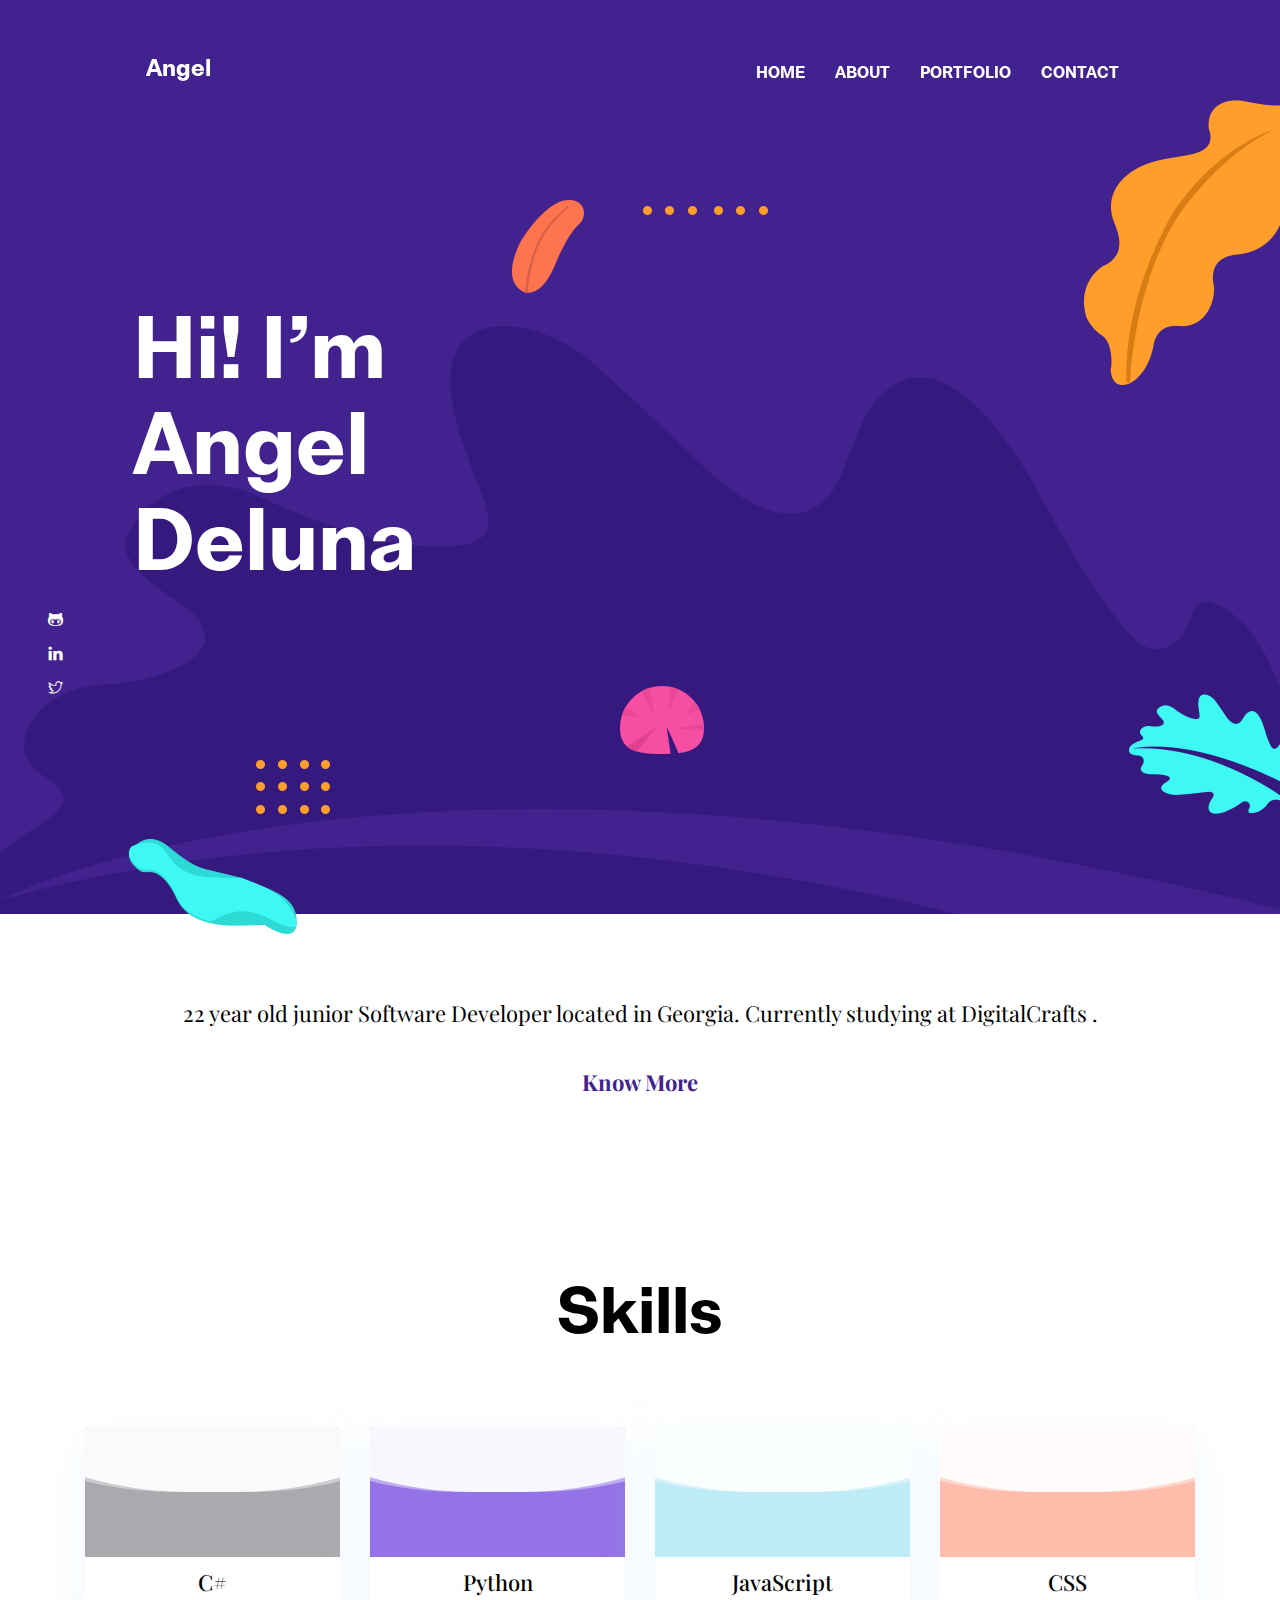
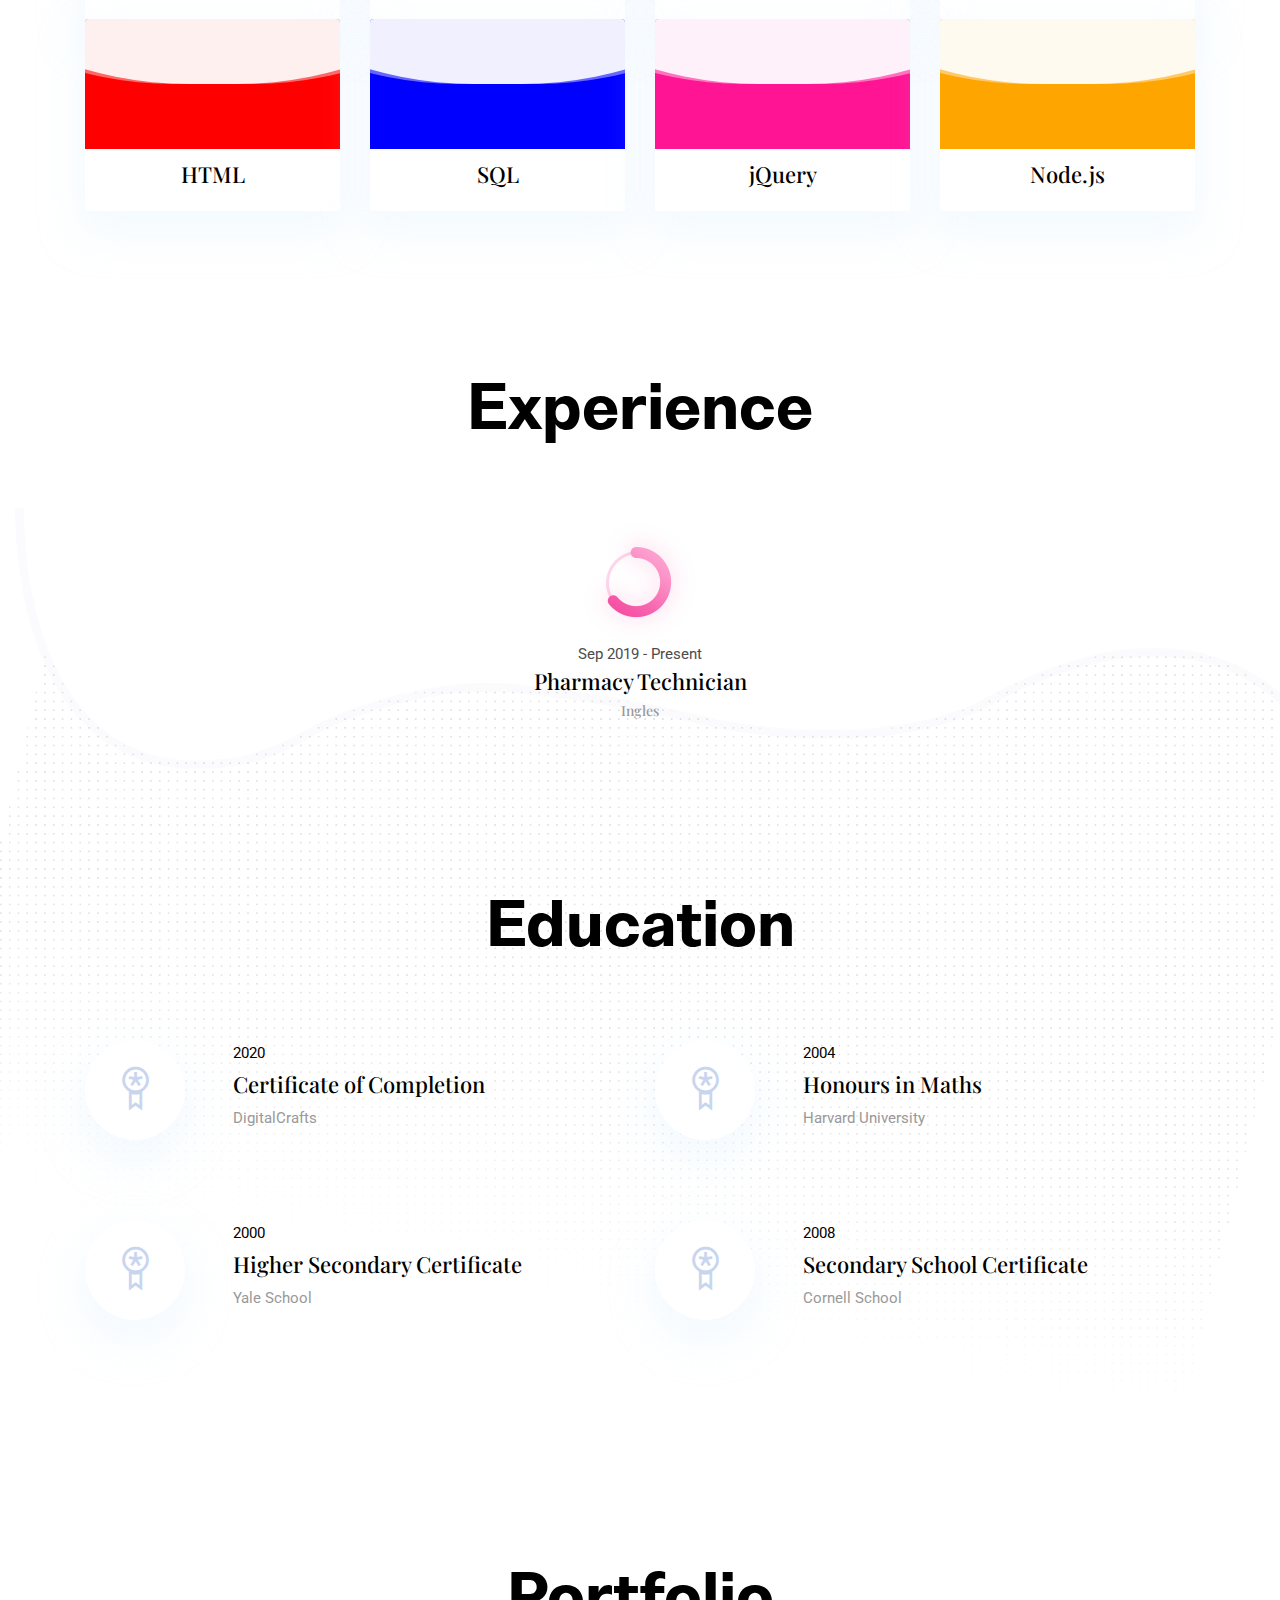
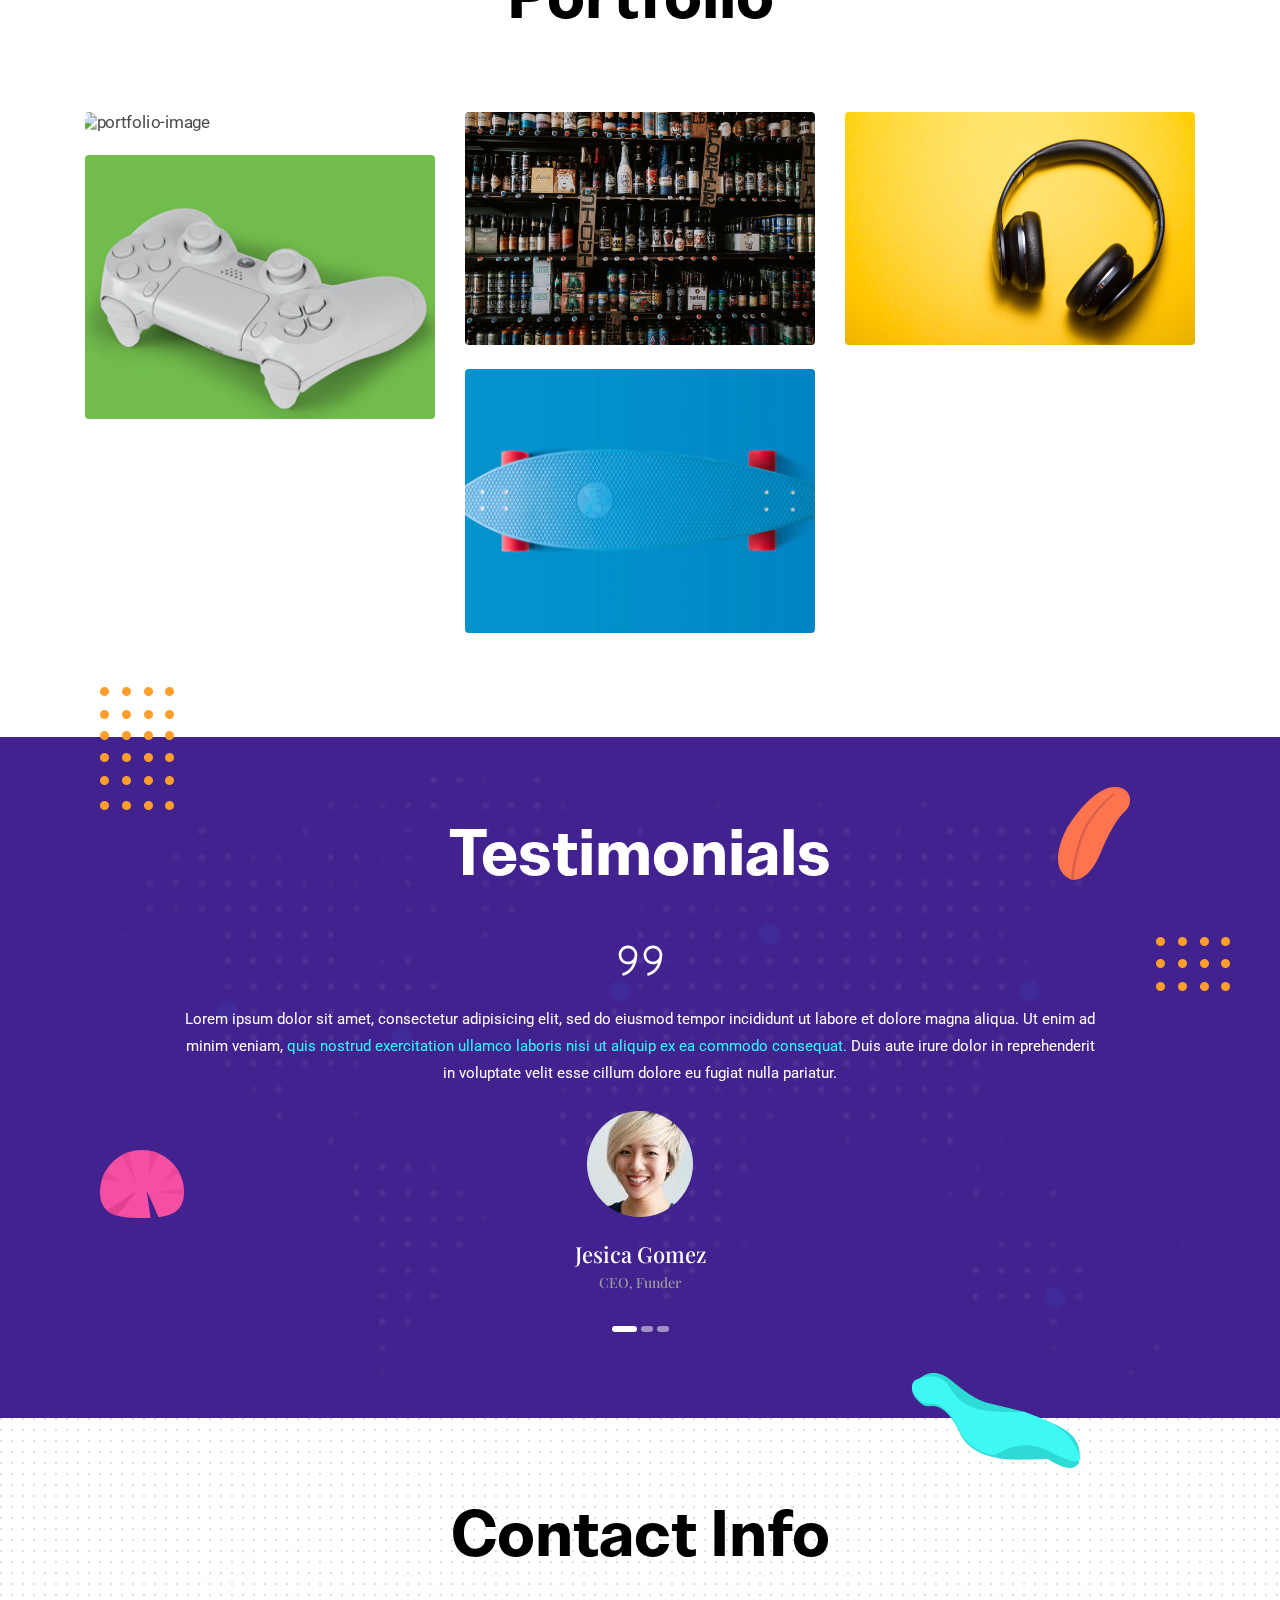
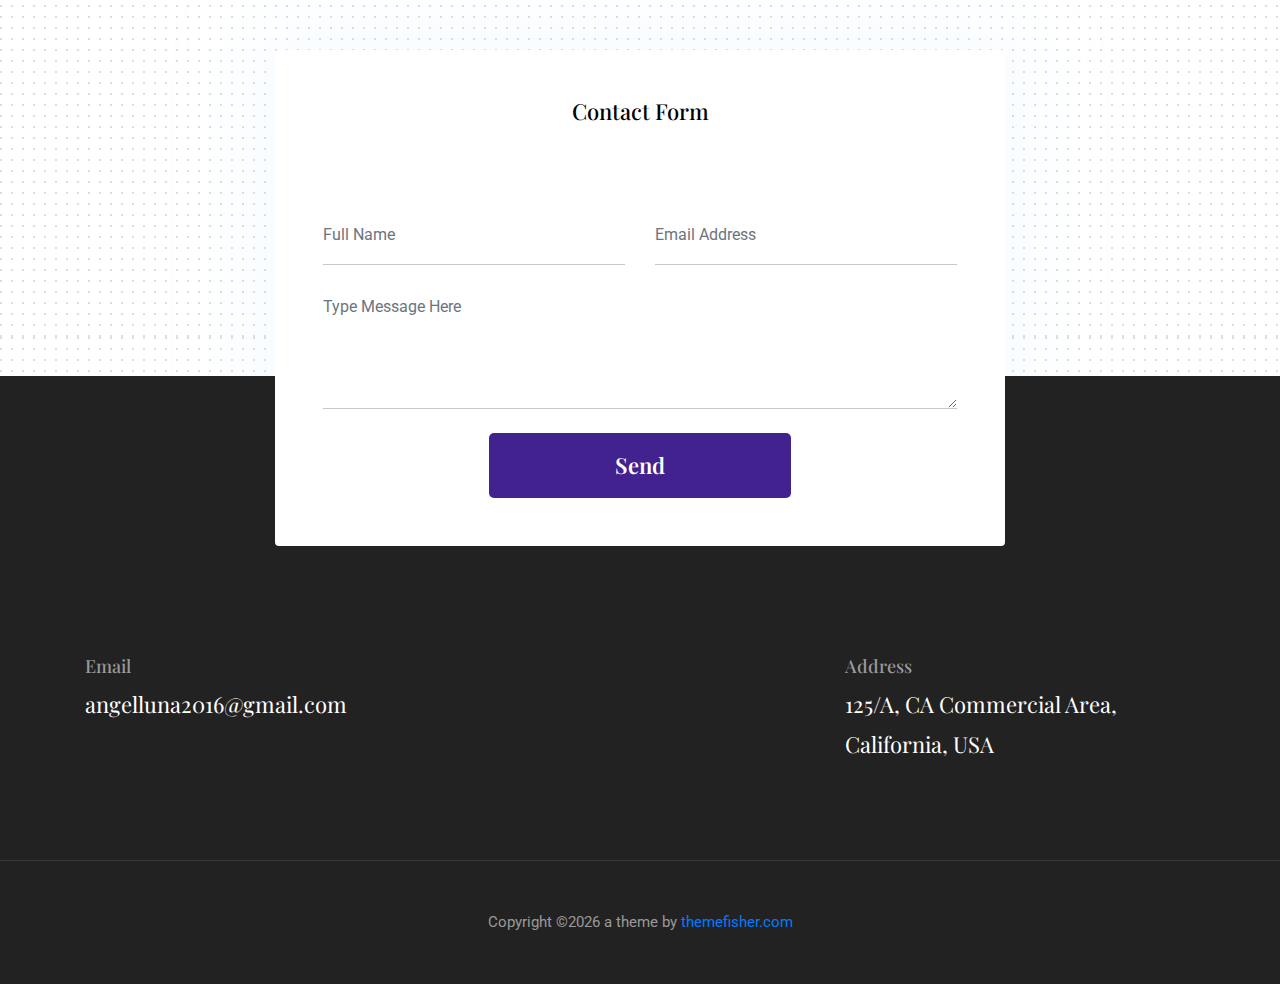
==== commit 1061207c: "added 2nd project page and updated links" ====
--- a/themes/kross/index.html
+++ b/themes/kross/index.html
@@ -45,9 +45,9 @@
         <li class="nav-item">
           <a class="nav-link" href="about.html">about</a>
         </li>
-        <li class="nav-item">
+        <!-- <li class="nav-item">
           <a class="nav-link" href="blog.html">Blog</a>
-        </li>
+        </li> -->
         <li class="nav-item">
           <a class="nav-link" href="portfolio.html">Portfolio</a>
         </li>
@@ -371,7 +371,7 @@
           <img src="images/portfolio/christin-hume-08tX2fsuSLg-unsplash.jpg" alt="portfolio-image" class="img-fluid rounded w-100">
           <div class="hover-overlay">
             <div class="hover-content">
-              <a class="btn btn-light btn-sm" href="project-single.html">view project</a>
+              <a class="btn btn-light btn-sm" href="1project.html">view project</a>
             </div>
           </div>
         </div>
@@ -381,7 +381,7 @@
           <img src="images/portfolio/c-d-x-PDX_a_82obo-unsplash.jpg" alt="portfolio-image" class="img-fluid rounded w-100">
           <div class="hover-overlay">
             <div class="hover-content">
-              <a class="btn btn-light btn-sm" href="project-single.html">view project</a>
+              <a class="btn btn-light btn-sm" href="2project.html">view project</a>
             </div>
           </div>
         </div>
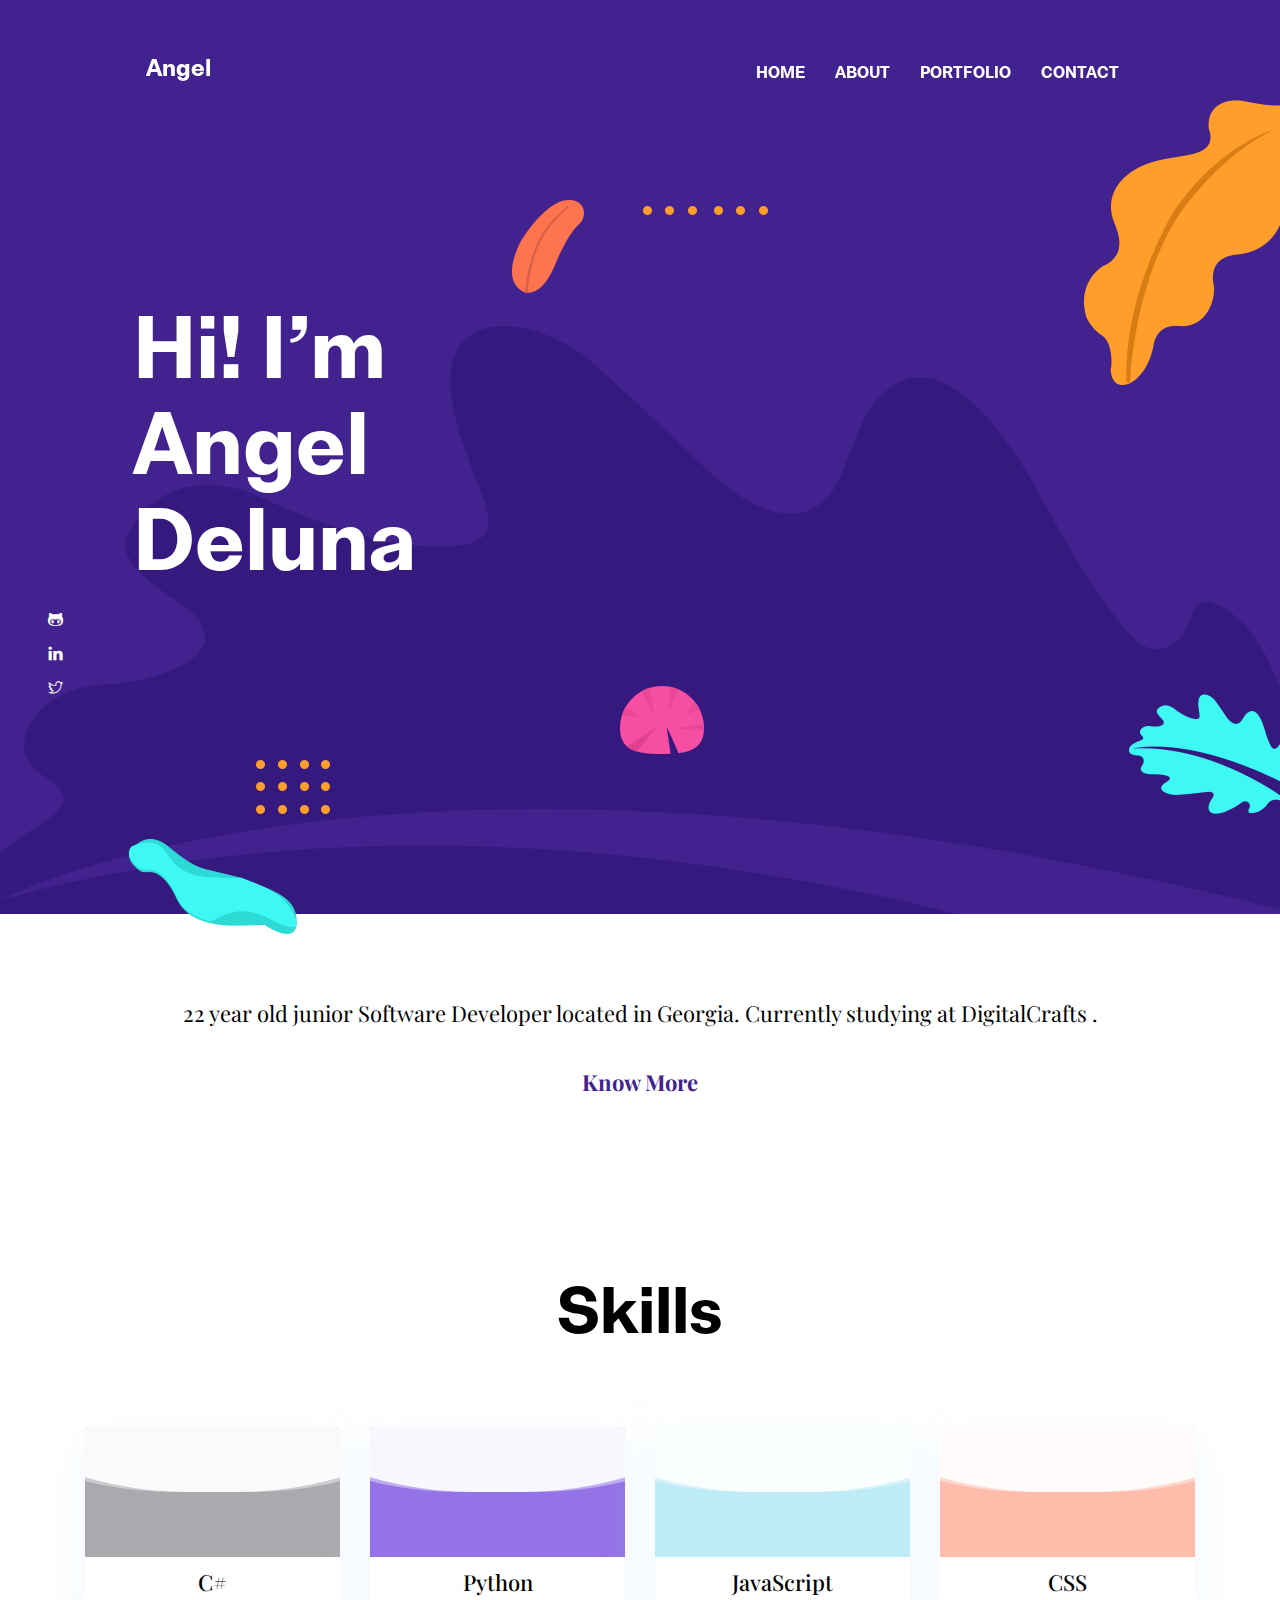
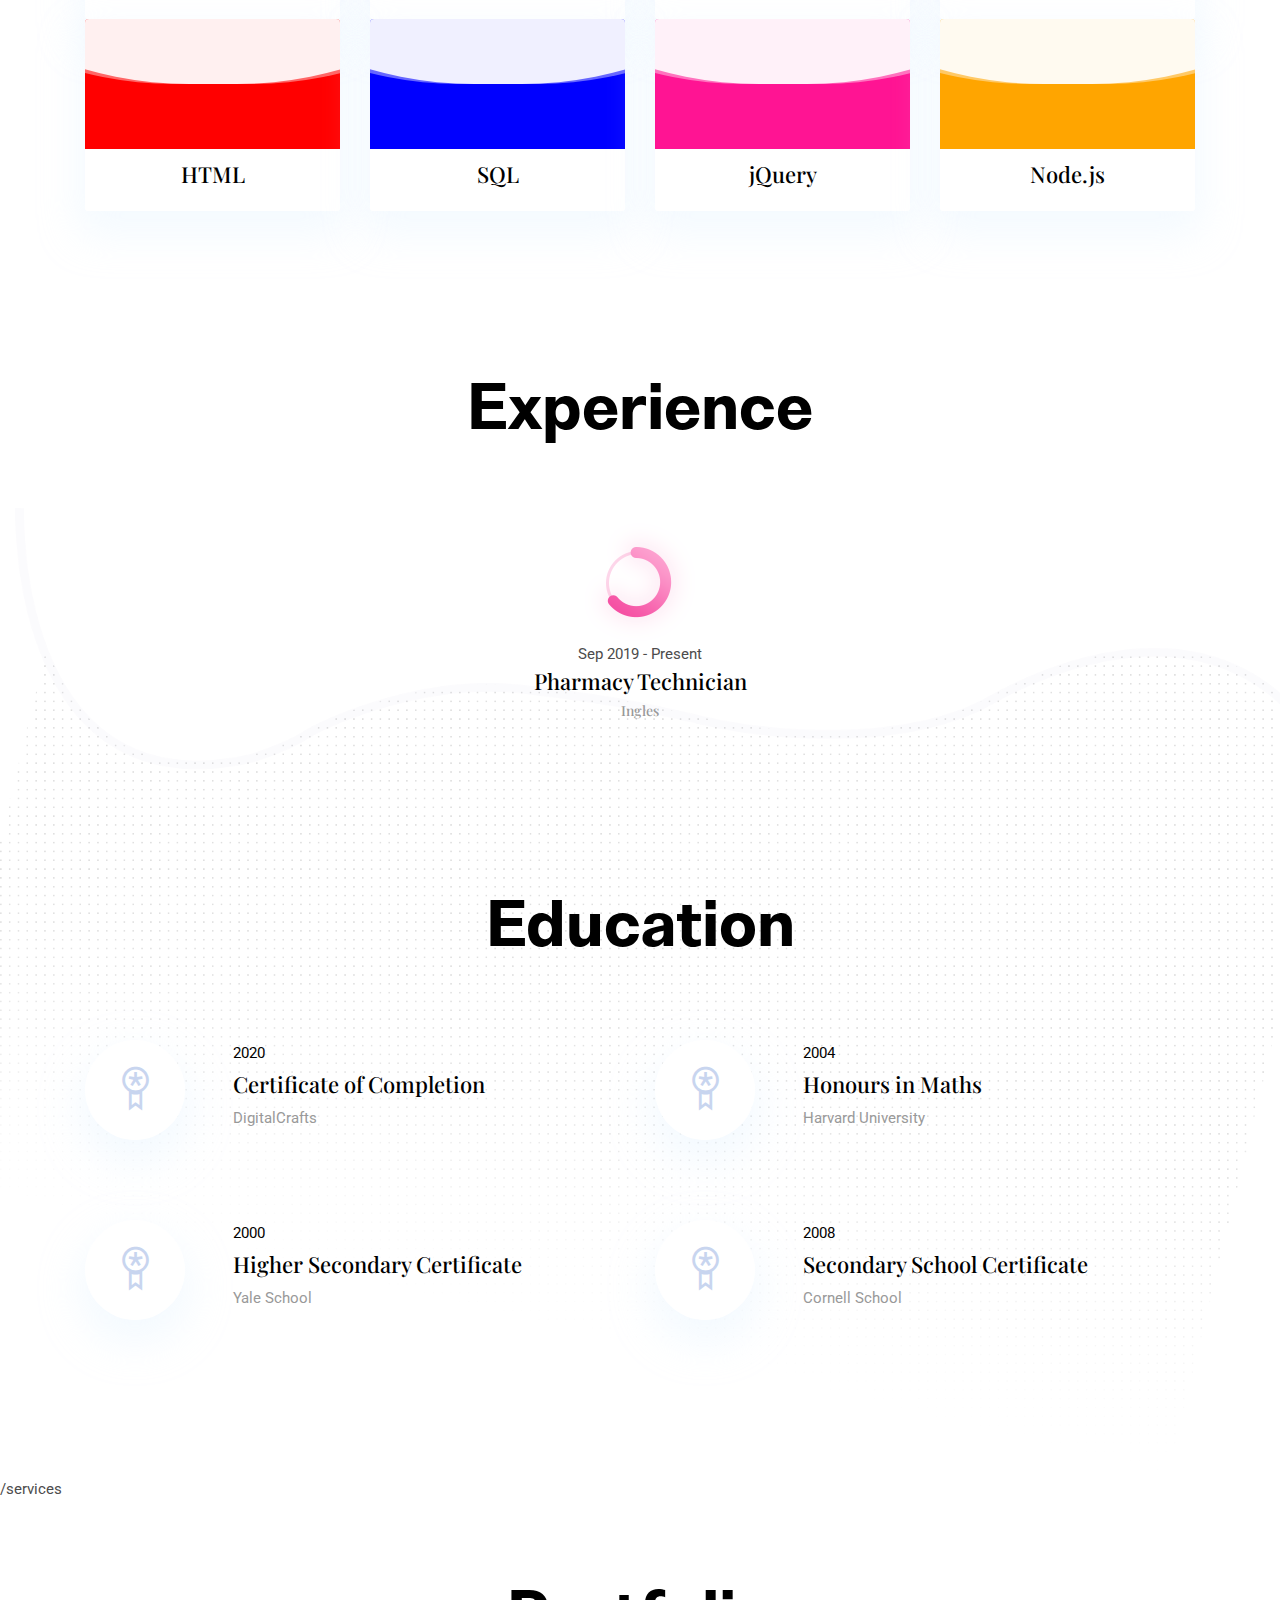
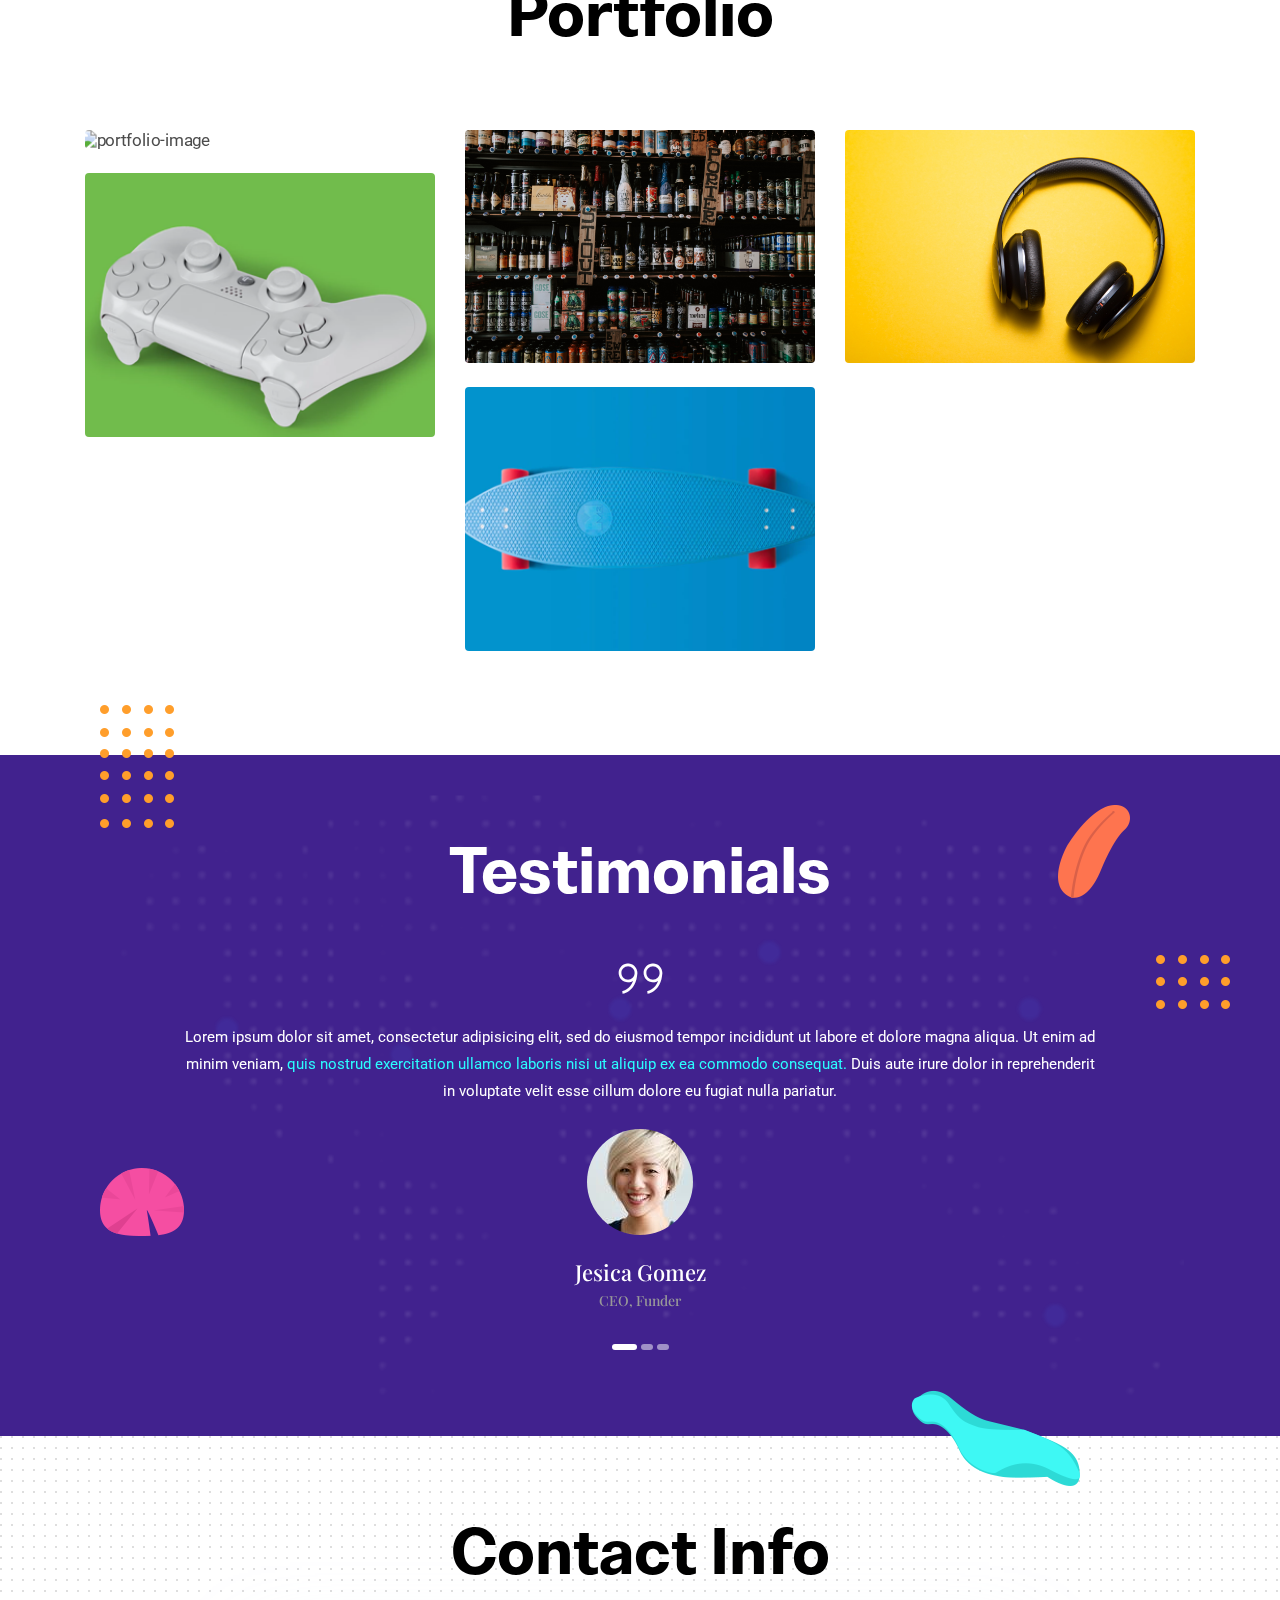
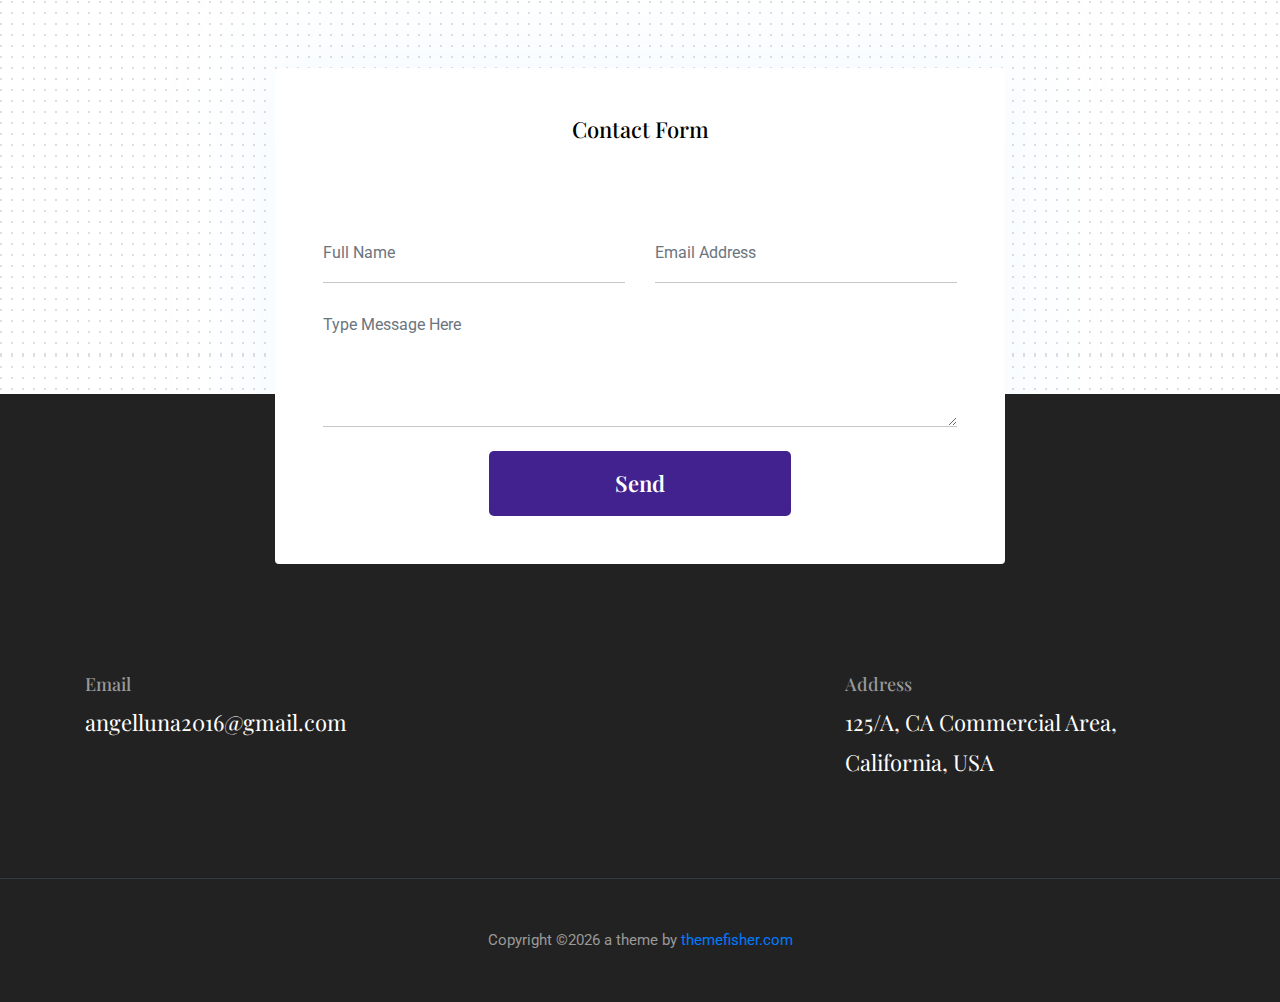
==== commit ac524741: "added portfolio items and links" ====
--- a/themes/kross/index.html
+++ b/themes/kross/index.html
@@ -343,9 +343,9 @@
         </div>
       </div>
     </div>
-  </div>
-</section> -->
-<!-- /services -->
+  </div> -->
+<!-- </section> -->
+/services
 
 <!-- portfolio -->
 <section class="section">
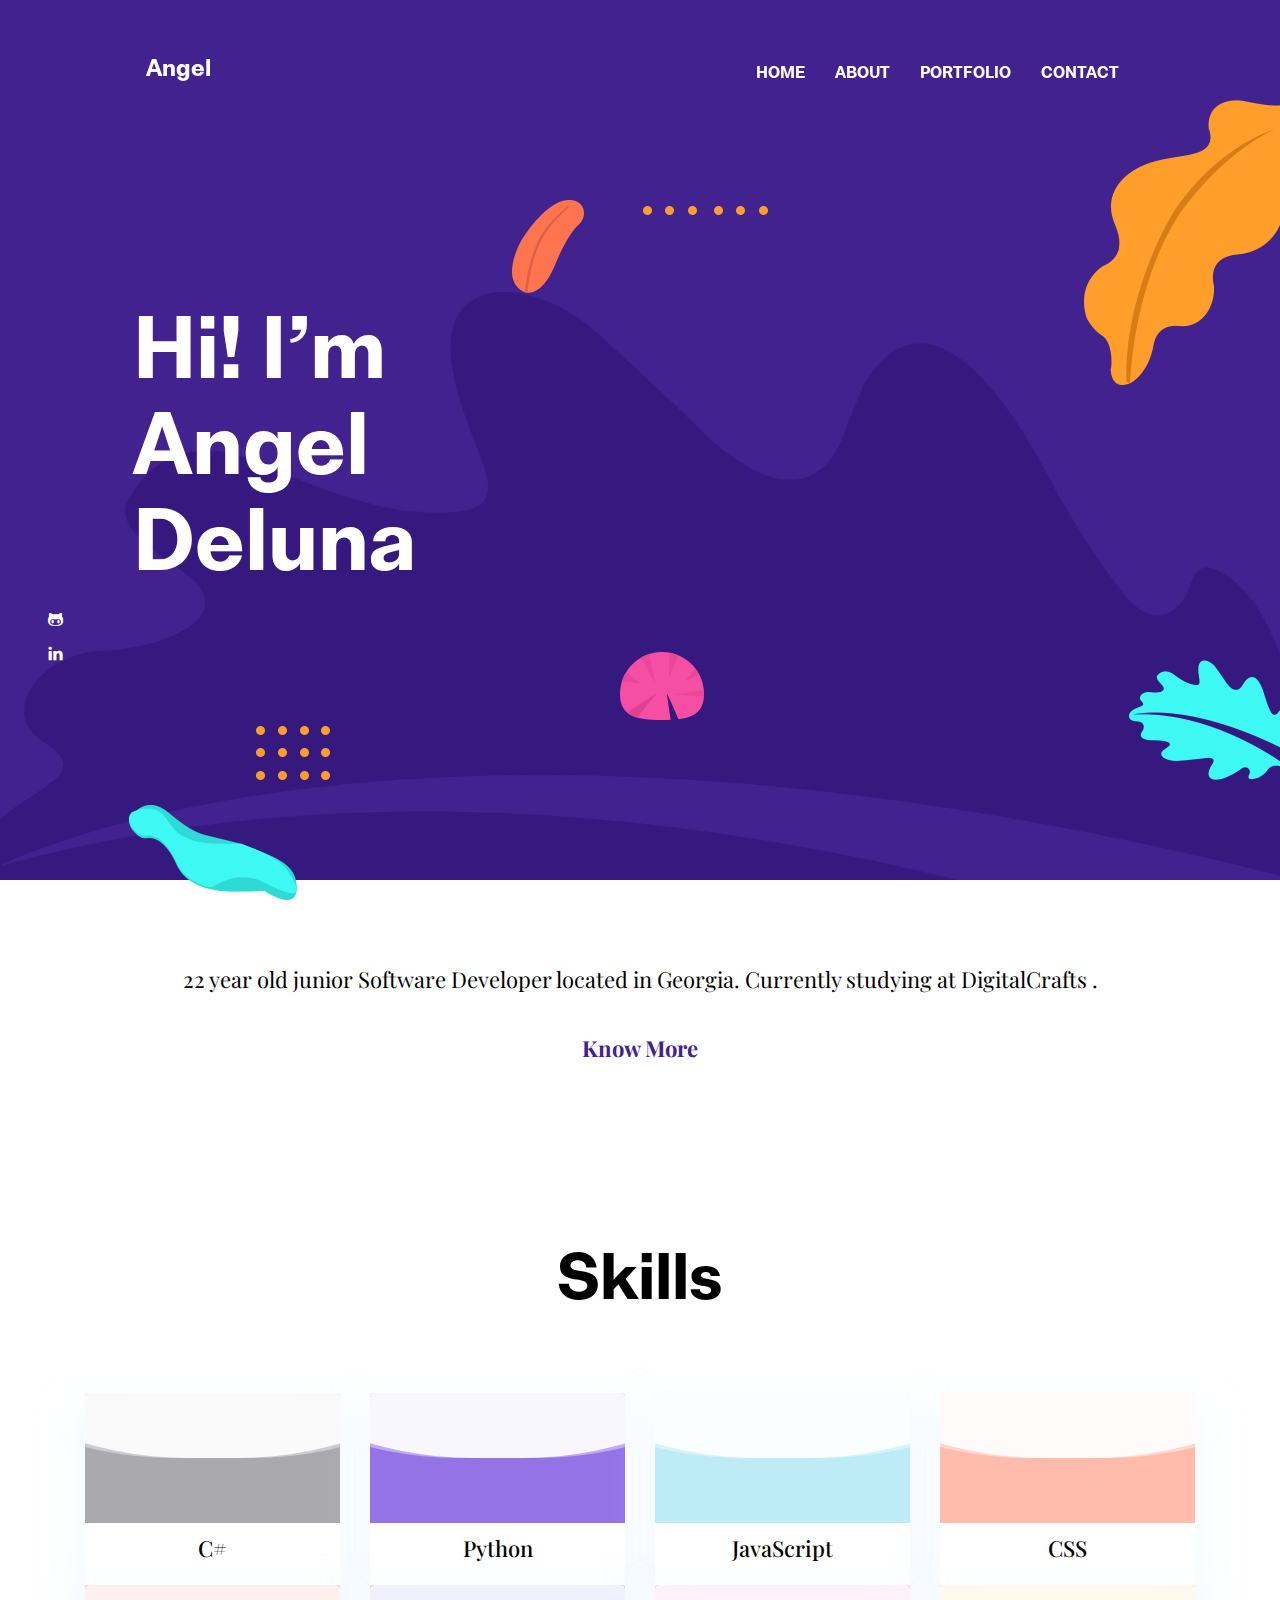
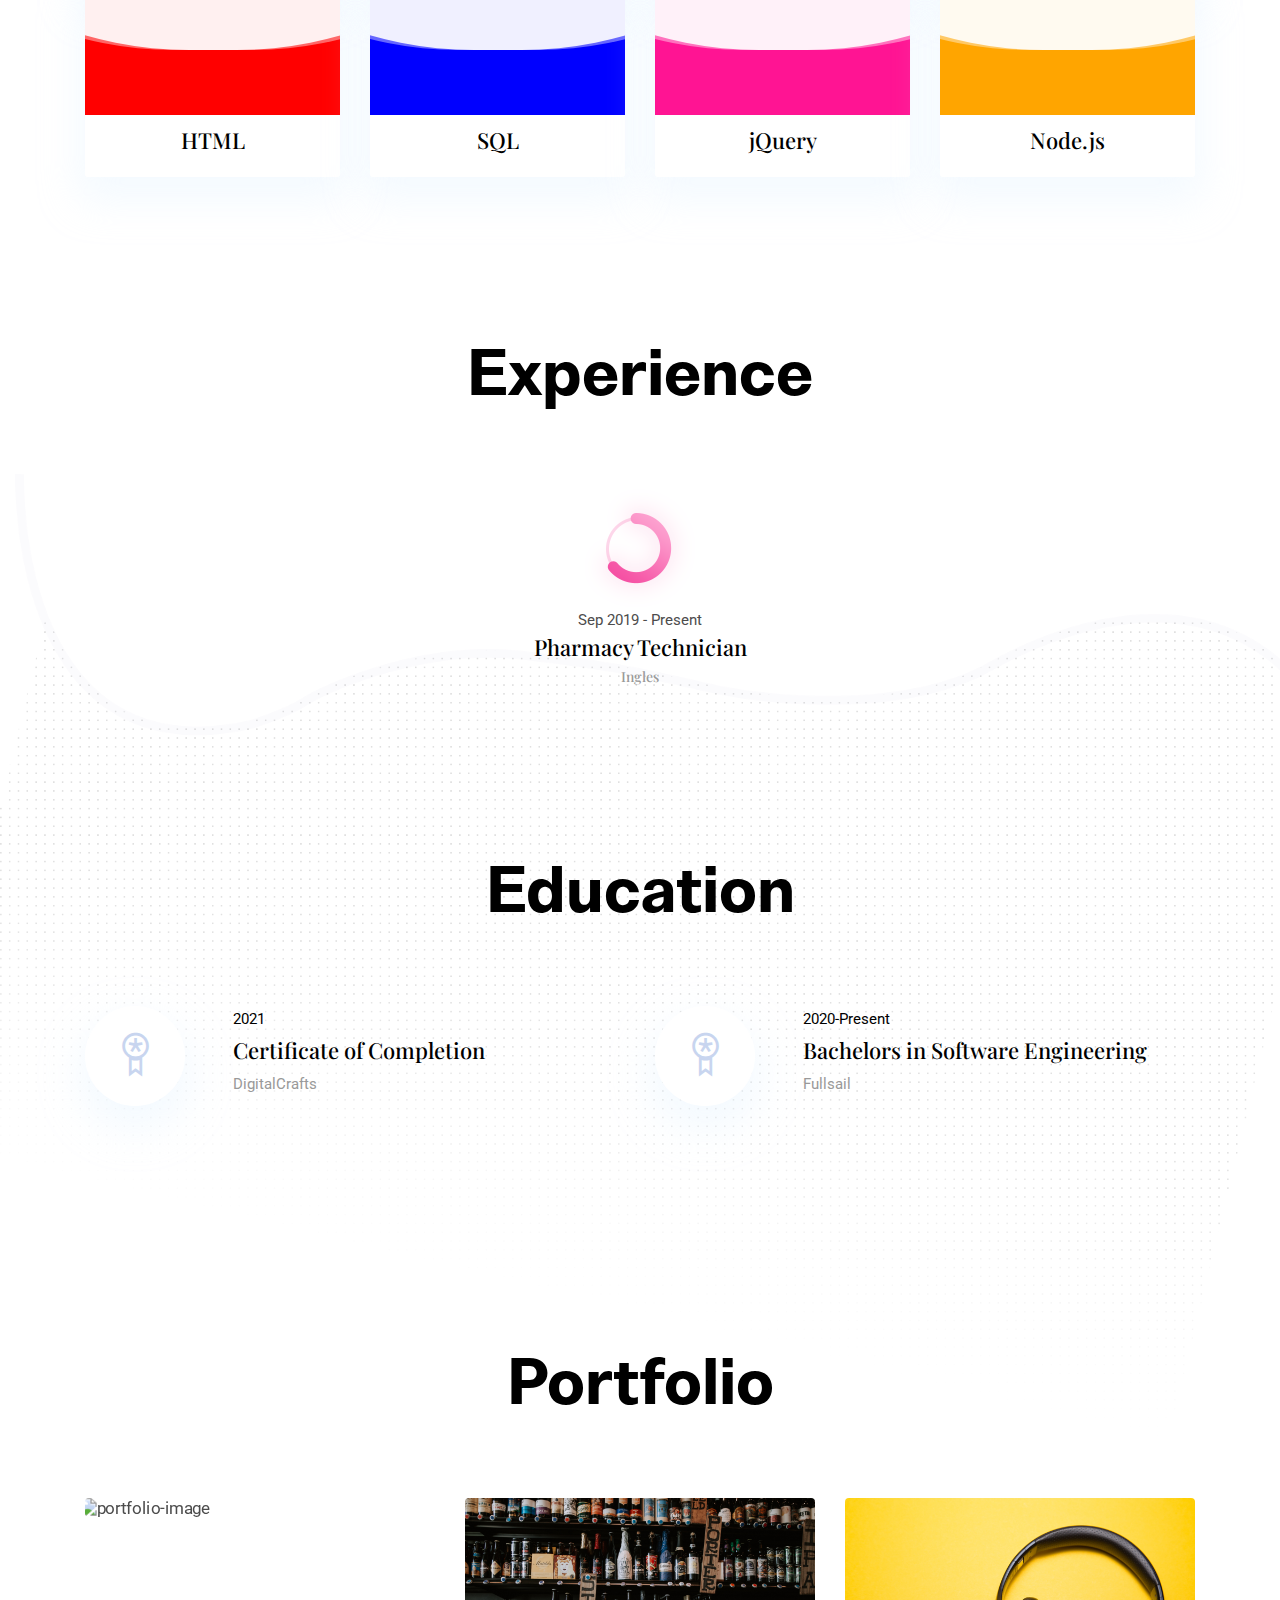
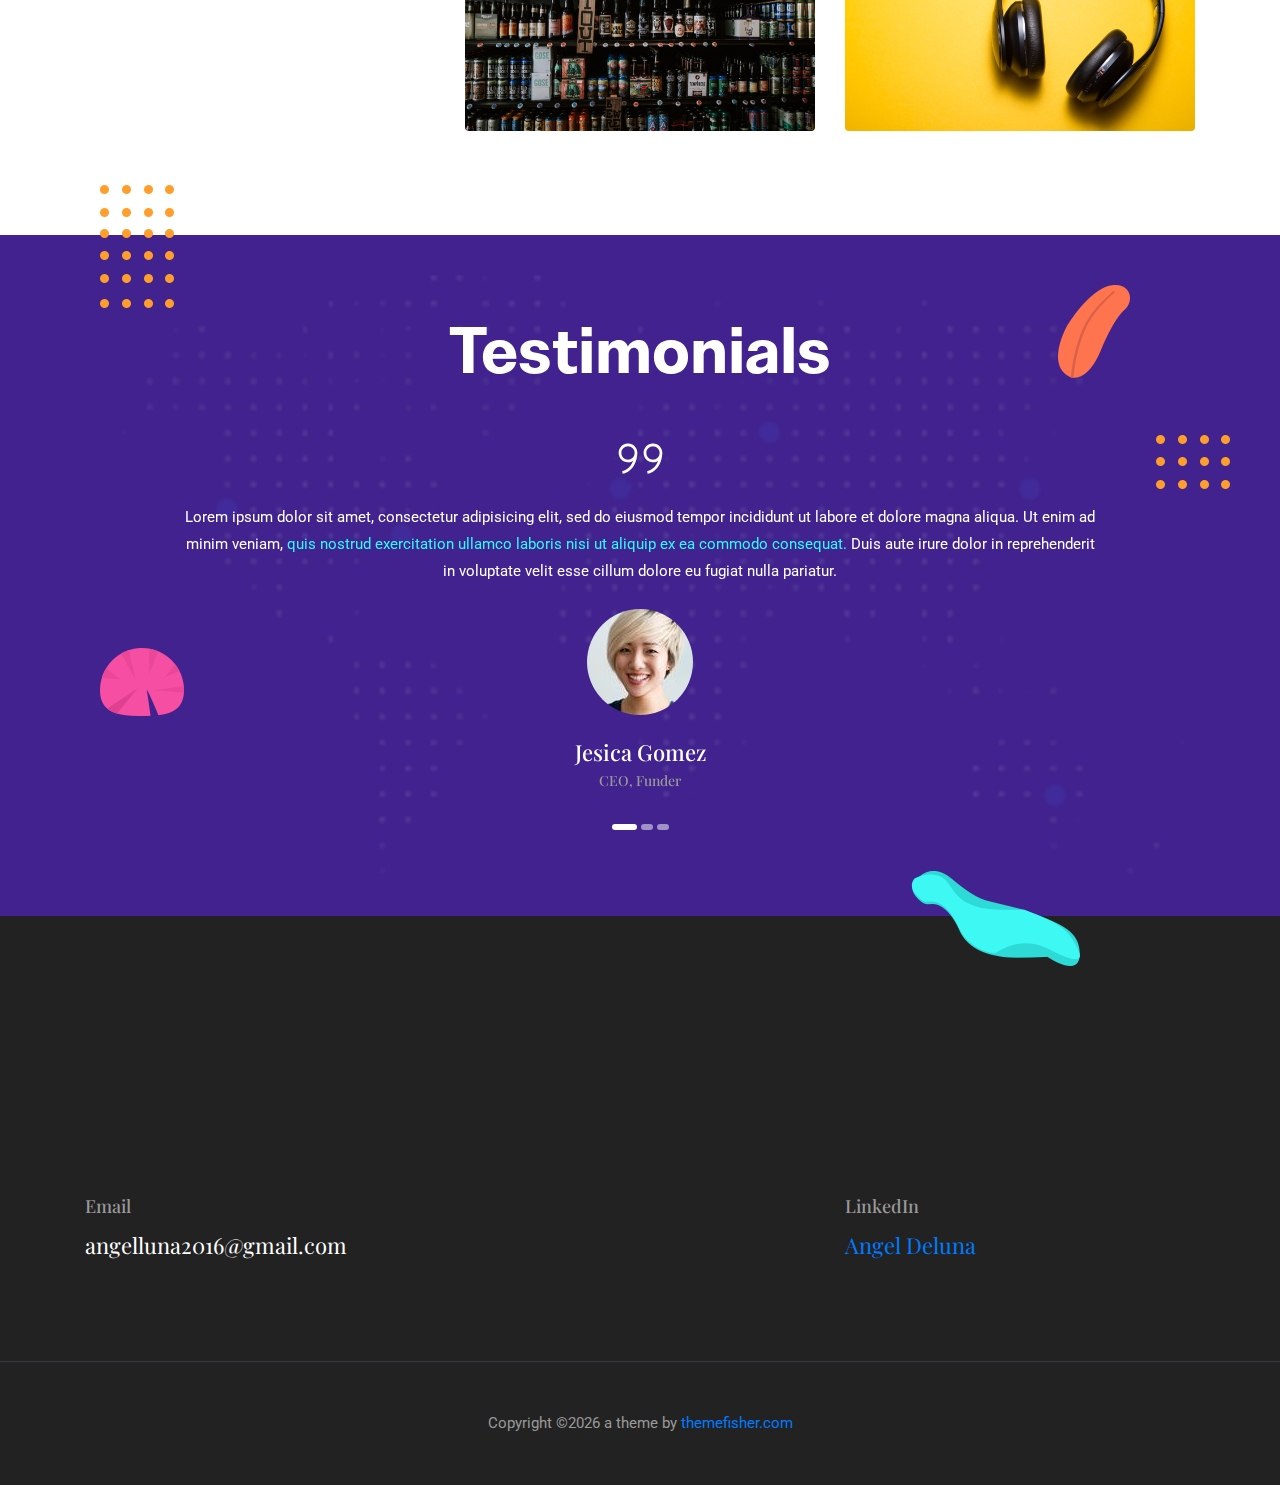
==== commit 035fe9c7: "updated contant page" ====
--- a/themes/kross/index.html
+++ b/themes/kross/index.html
@@ -99,7 +99,7 @@
   <ul class="list-unstyled ml-5 mt-3 position-relative zindex-1">
     <li class="mb-3"><a class="text-white" href="https://github.com/AngelDelunadev"><i class="ti-github"></i></a></li>
     <li class="mb-3"><a class="text-white" href="https://www.linkedin.com/in/angel-deluna-guerrero-76780a191/"><i class="ti-linkedin"></i></a></li>
-    <li class="mb-3"><a class="text-white" href="#"><i class="ti-twitter"></i></a></li>
+    <!-- <li class="mb-3"><a class="text-white" href="#"><i class="ti-twitter"></i></a></li> -->
   </ul>
   <!-- /social icon -->
 </section>
@@ -256,7 +256,7 @@
             <i class="ti-medall icon icon-light icon-bg bg-white shadow rounded-circle d-block"></i>
           </div>
           <div>
-            <p class="text-dark mb-1">2020</p>
+            <p class="text-dark mb-1">2021</p>
             <h4>Certificate of Completion</h4>
             <p class="mb-0 text-light">DigitalCrafts</p>
           </div>
@@ -268,9 +268,21 @@
             <i class="ti-medall icon icon-light icon-bg bg-white shadow rounded-circle d-block"></i>
           </div>
           <div>
-            <p class="text-dark mb-1">2004</p>
-            <h4>Honours in Maths</h4>
-            <p class="mb-0 text-light">Harvard University</p>
+            <p class="text-dark mb-1">2020-Present</p>
+            <h4>Bachelors in Software Engineering</h4>
+            <p class="mb-0 text-light">Fullsail</p>
+          </div>
+        </div>
+      </div>
+      <!-- <div class="col-lg-6 col-md-6 mb-80">
+        <div class="d-flex">
+          <div class="mr-lg-5 mr-3">
+            <i class="ti-medall icon icon-light icon-bg bg-white shadow rounded-circle d-block"></i>
+          </div>
+          <div>
+            <p class="text-dark mb-1">2000</p>
+            <h4>Higher Secondary Certificate</h4>
+            <p class="mb-0 text-light">Yale School</p>
           </div>
         </div>
       </div>
@@ -280,24 +292,12 @@
             <i class="ti-medall icon icon-light icon-bg bg-white shadow rounded-circle d-block"></i>
           </div>
           <div>
-            <p class="text-dark mb-1">2000</p>
-            <h4>Higher Secondary Certificate</h4>
-            <p class="mb-0 text-light">Yale School</p>
-          </div>
-        </div>
-      </div>
-      <div class="col-lg-6 col-md-6 mb-80">
-        <div class="d-flex">
-          <div class="mr-lg-5 mr-3">
-            <i class="ti-medall icon icon-light icon-bg bg-white shadow rounded-circle d-block"></i>
-          </div>
-          <div>
             <p class="text-dark mb-1">2008</p>
             <h4>Secondary School Certificate</h4>
             <p class="mb-0 text-light">Cornell School</p>
           </div>
         </div>
-      </div>
+      </div> -->
     </div>
   </div>
   <!-- bg image -->
@@ -345,7 +345,7 @@
     </div>
   </div> -->
 <!-- </section> -->
-/services
+<!-- /services -->
 
 <!-- portfolio -->
 <section class="section">
@@ -386,7 +386,7 @@
           </div>
         </div>
       </div>
-      <div class="col-lg-4 col-6 mb-4 shuffle-item">
+      <!-- <div class="col-lg-4 col-6 mb-4 shuffle-item">
         <div class="position-relative rounded hover-wrapper">
           <img src="images/portfolio/item-4.png" alt="portfolio-image" class="img-fluid rounded w-100">
           <div class="hover-overlay">
@@ -405,7 +405,7 @@
             </div>
           </div>
         </div>
-      </div>
+      </div> -->
     </div>
   </div>
 </section>
@@ -504,7 +504,7 @@
 
 
 <!-- contact -->
-<section class="section section-on-footer" data-background="images/backgrounds/bg-dots.png">
+<!-- <section class="section section-on-footer" data-background="images/backgrounds/bg-dots.png">
   <div class="container">
     <div class="row">
       <div class="col-12 text-center">
@@ -532,7 +532,7 @@
       </div>
     </div>
   </div>
-</section>
+</section> -->
 <!-- /contact -->
 
 <!-- footer -->
@@ -549,8 +549,8 @@
           <p class="text-white paragraph-lg font-secondary"></p>
         </div>
         <div class="col-md-4">
-          <h5 class="text-light">Address</h5>
-          <p class="text-white paragraph-lg font-secondary">125/A, CA Commercial Area, California, USA</p>
+          <h5 class="text-light">LinkedIn</h5>
+          <p class="text-white paragraph-lg font-secondary"><a href="https://www.linkedin.com/in/angel-deluna-guerrero-76780a191/">Angel Deluna</a></p>
         </div>
       </div>
     </div>
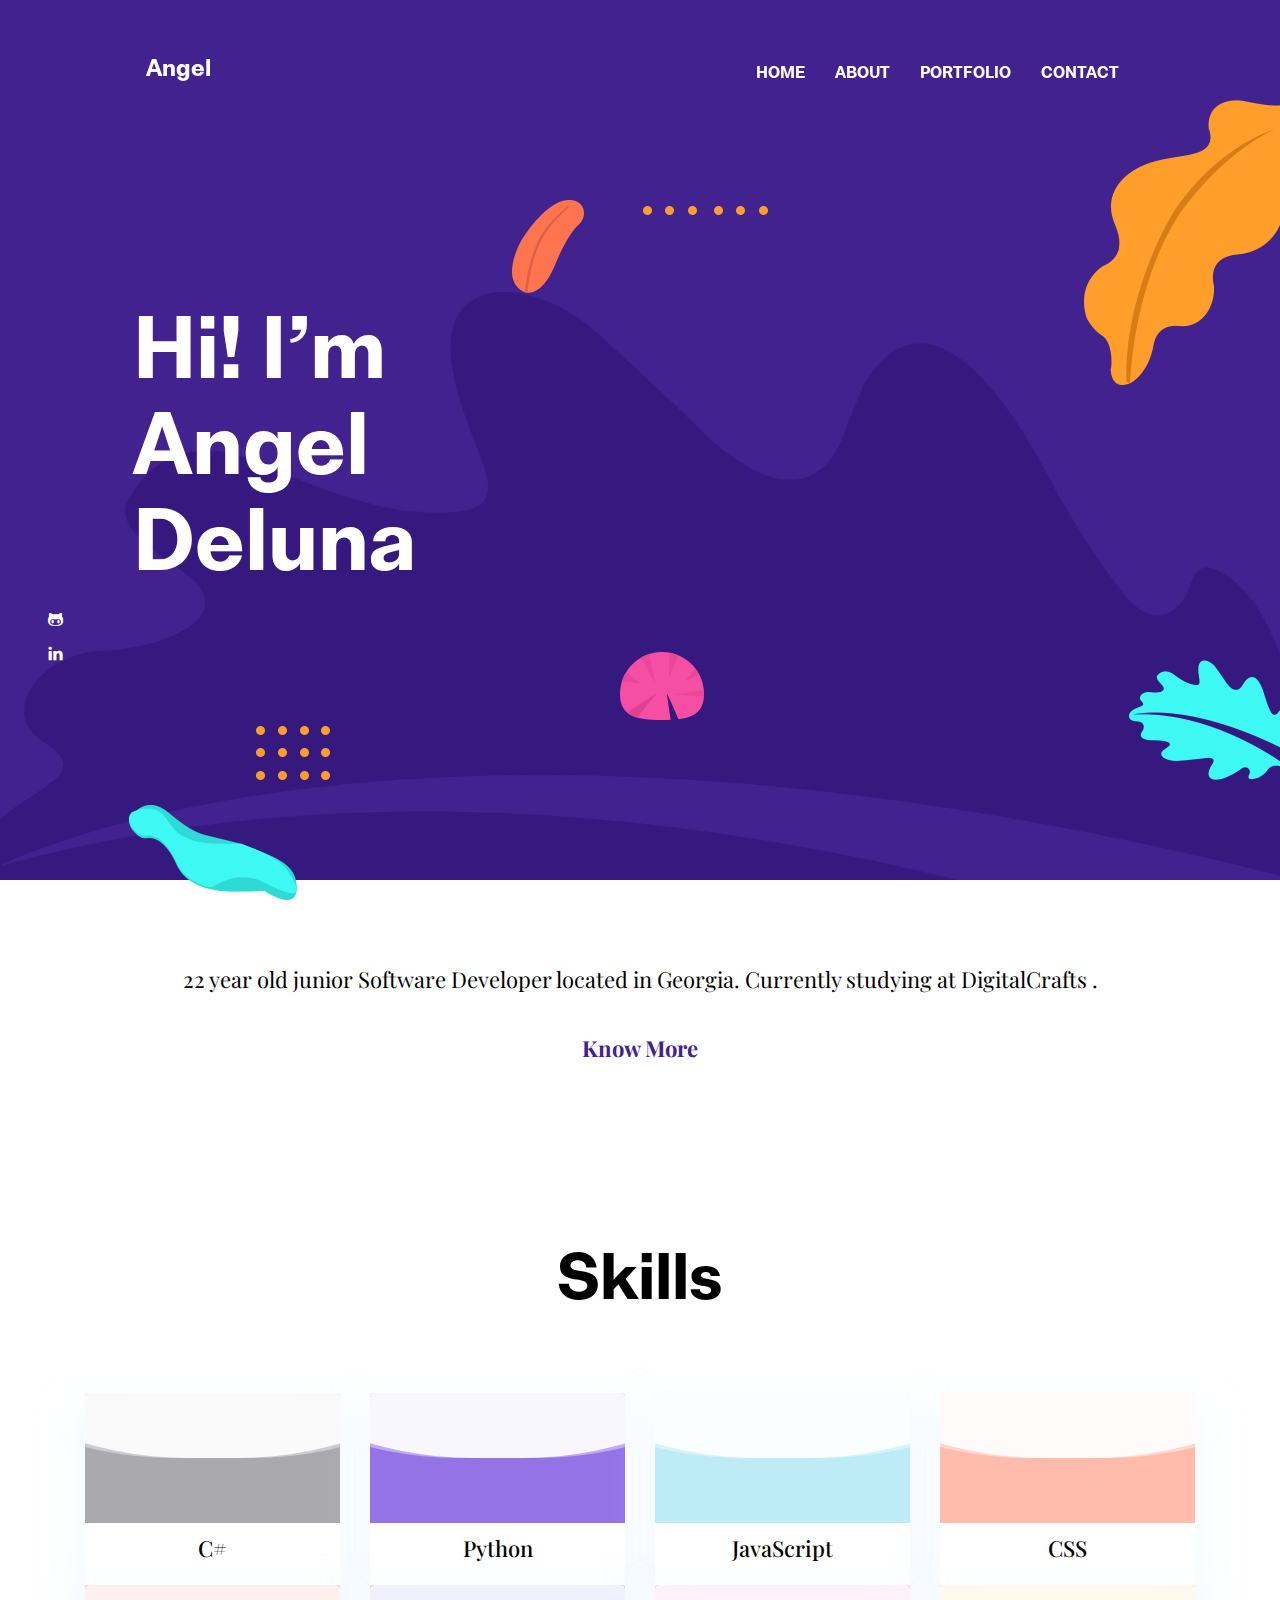
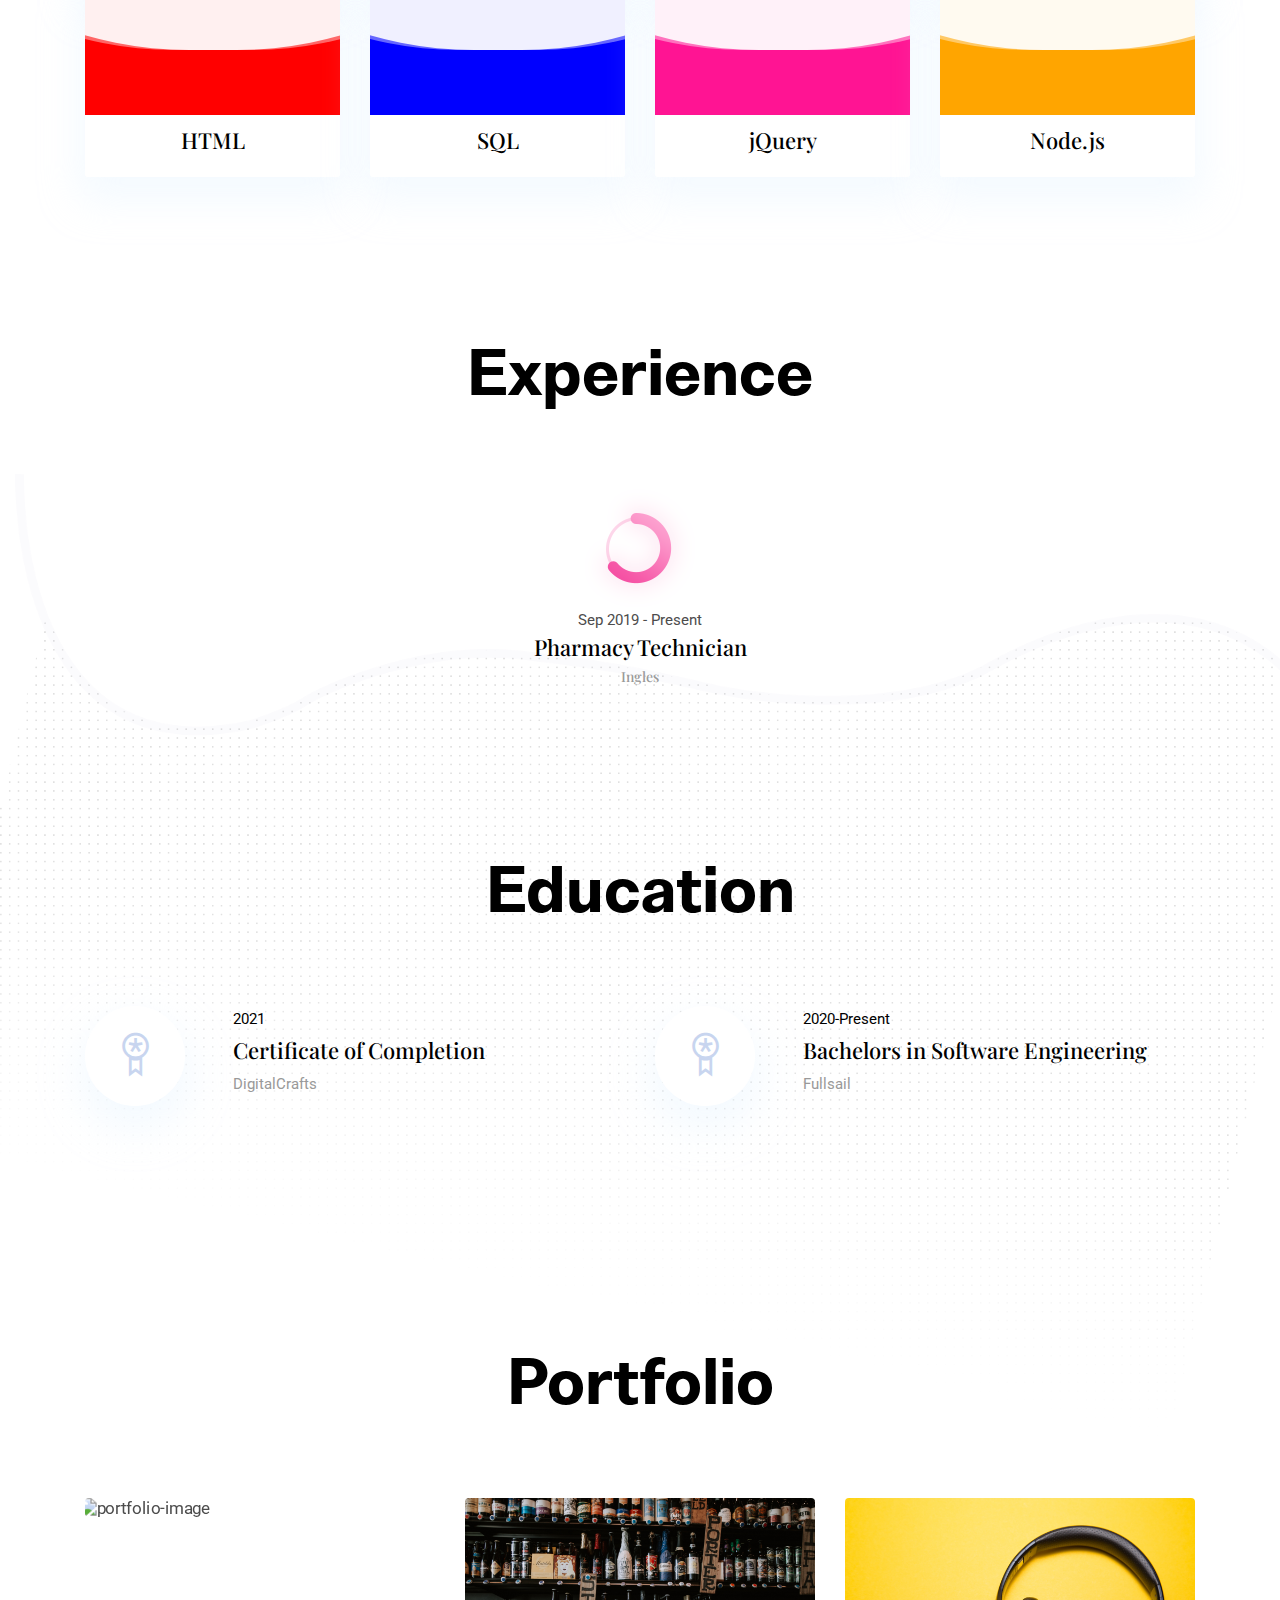
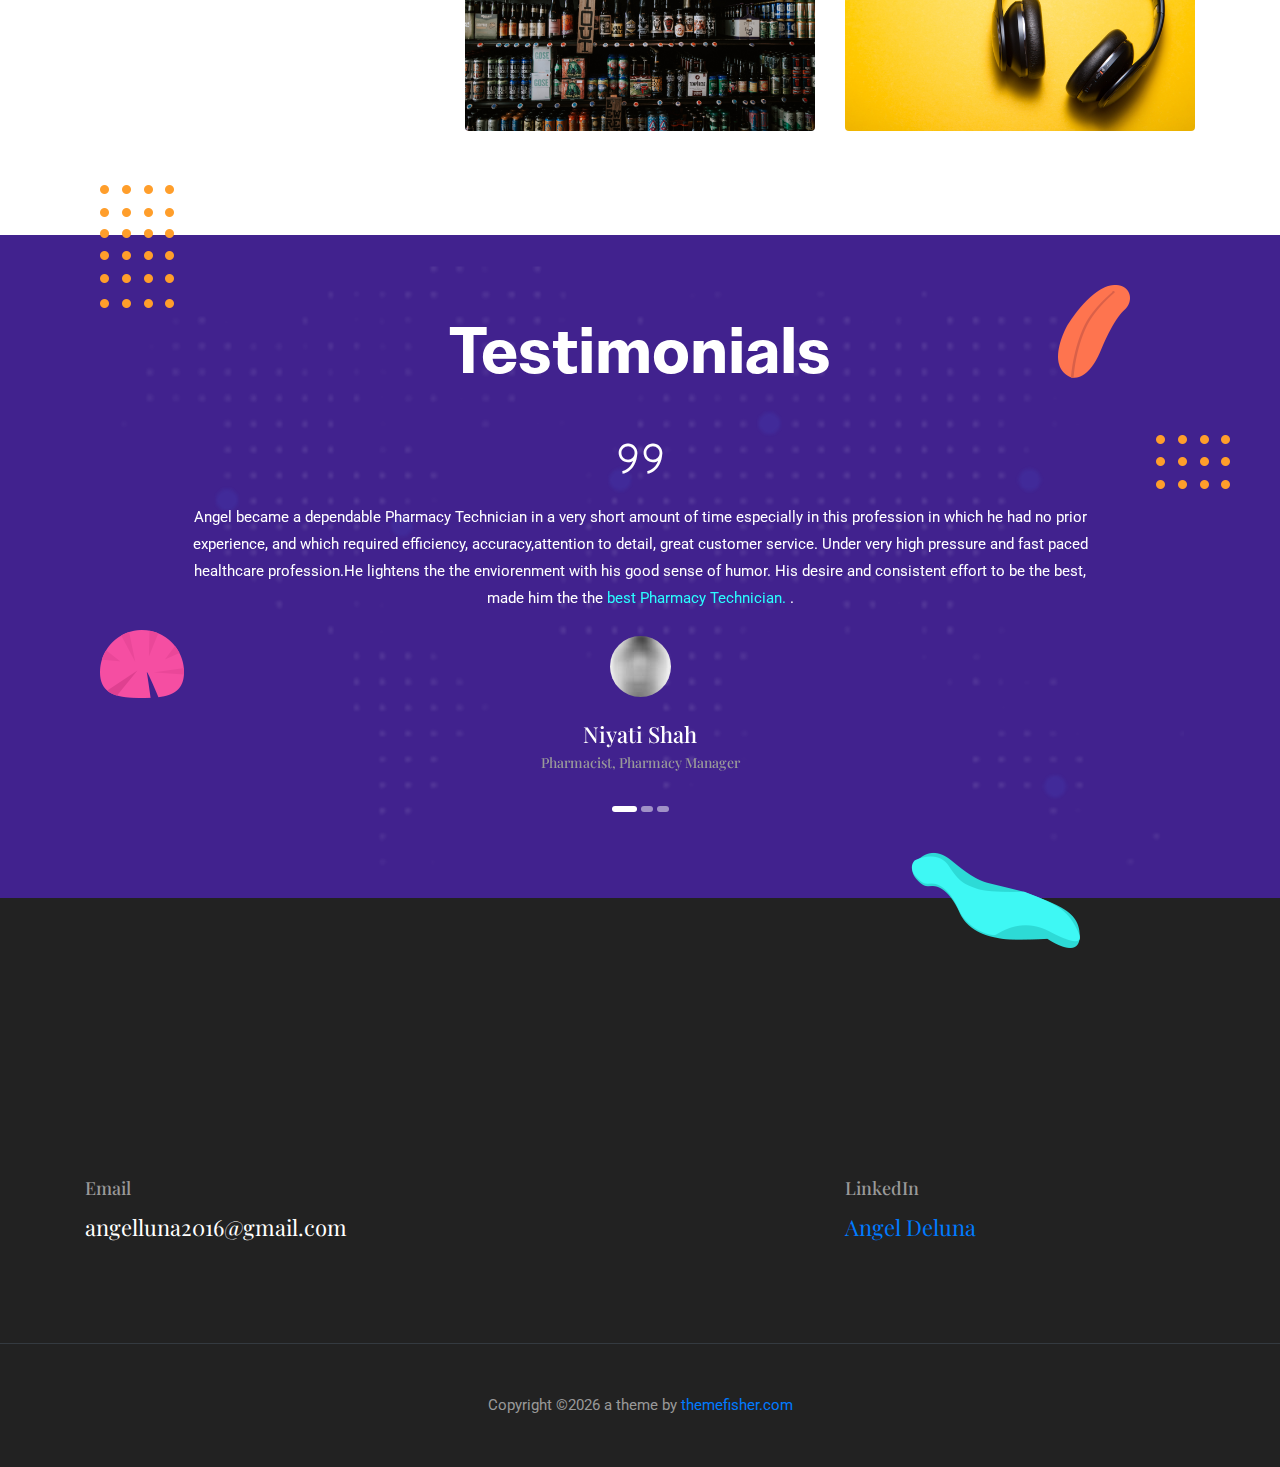
==== commit 5aafc979: "added testimobial" ====
--- a/themes/kross/index.html
+++ b/themes/kross/index.html
@@ -361,7 +361,7 @@
           <img src="images/portfolio/aditya-chinchure-hyN9aU9Tm-c-unsplash.jpg" alt="portfolio-image" class="img-fluid rounded w-100">
           <div class="hover-overlay">
             <div class="hover-content">
-              <a class="btn btn-light btn-sm" href="project-single.html">view project</a>
+              <a class="btn btn-light btn-sm" href="3project.html">view project</a>
             </div>
           </div>
         </div>
@@ -422,14 +422,15 @@
         <!-- slider-item -->
         <div class="text-center testimonial-content">
           <i class="ti-quote-right text-white icon mb-4 d-inline-block"></i>
-          <p class="text-white mb-4">Lorem ipsum dolor sit amet, consectetur adipisicing elit, sed do eiusmod tempor
-            incididunt ut labore et dolore magna aliqua. Ut enim ad minim veniam, <strong>quis nostrud exercitation
-              ullamco laboris nisi ut aliquip ex ea commodo consequat.</strong> Duis aute irure dolor in reprehenderit
-            in voluptate velit esse cillum dolore eu fugiat nulla pariatur.</p>
-          <img class="img-fluid rounded-circle mb-4 d-inline-block" src="images/testimonial/client-1.png"
+          <p class="text-white mb-4">Angel became a dependable Pharmacy Technician in a very short amount of time 
+            especially in this profession in which he had no prior experience, and which required efficiency, accuracy,attention to detail,
+            great customer service. Under very high pressure and fast paced healthcare profession.He lightens the the 
+            enviorenment with his good sense of humor. His desire and consistent effort to be the best, made him the
+            the <strong>best Pharmacy Technician.</strong> .</p>
+          <img class="img-fluid rounded-circle mb-4 d-inline-block" src="../kross/images/user-2.jpg"
             alt="client-image">
-          <h4 class="text-white">Jesica Gomez</h4>
-          <h6 class="text-light mb-4">CEO, Funder</h6>
+          <h4 class="text-white">Niyati Shah</h4>
+          <h6 class="text-light mb-4">Pharmacist, Pharmacy Manager</h6>
         </div>
         <!-- slider-item -->
         <div class="text-center testimonial-content">
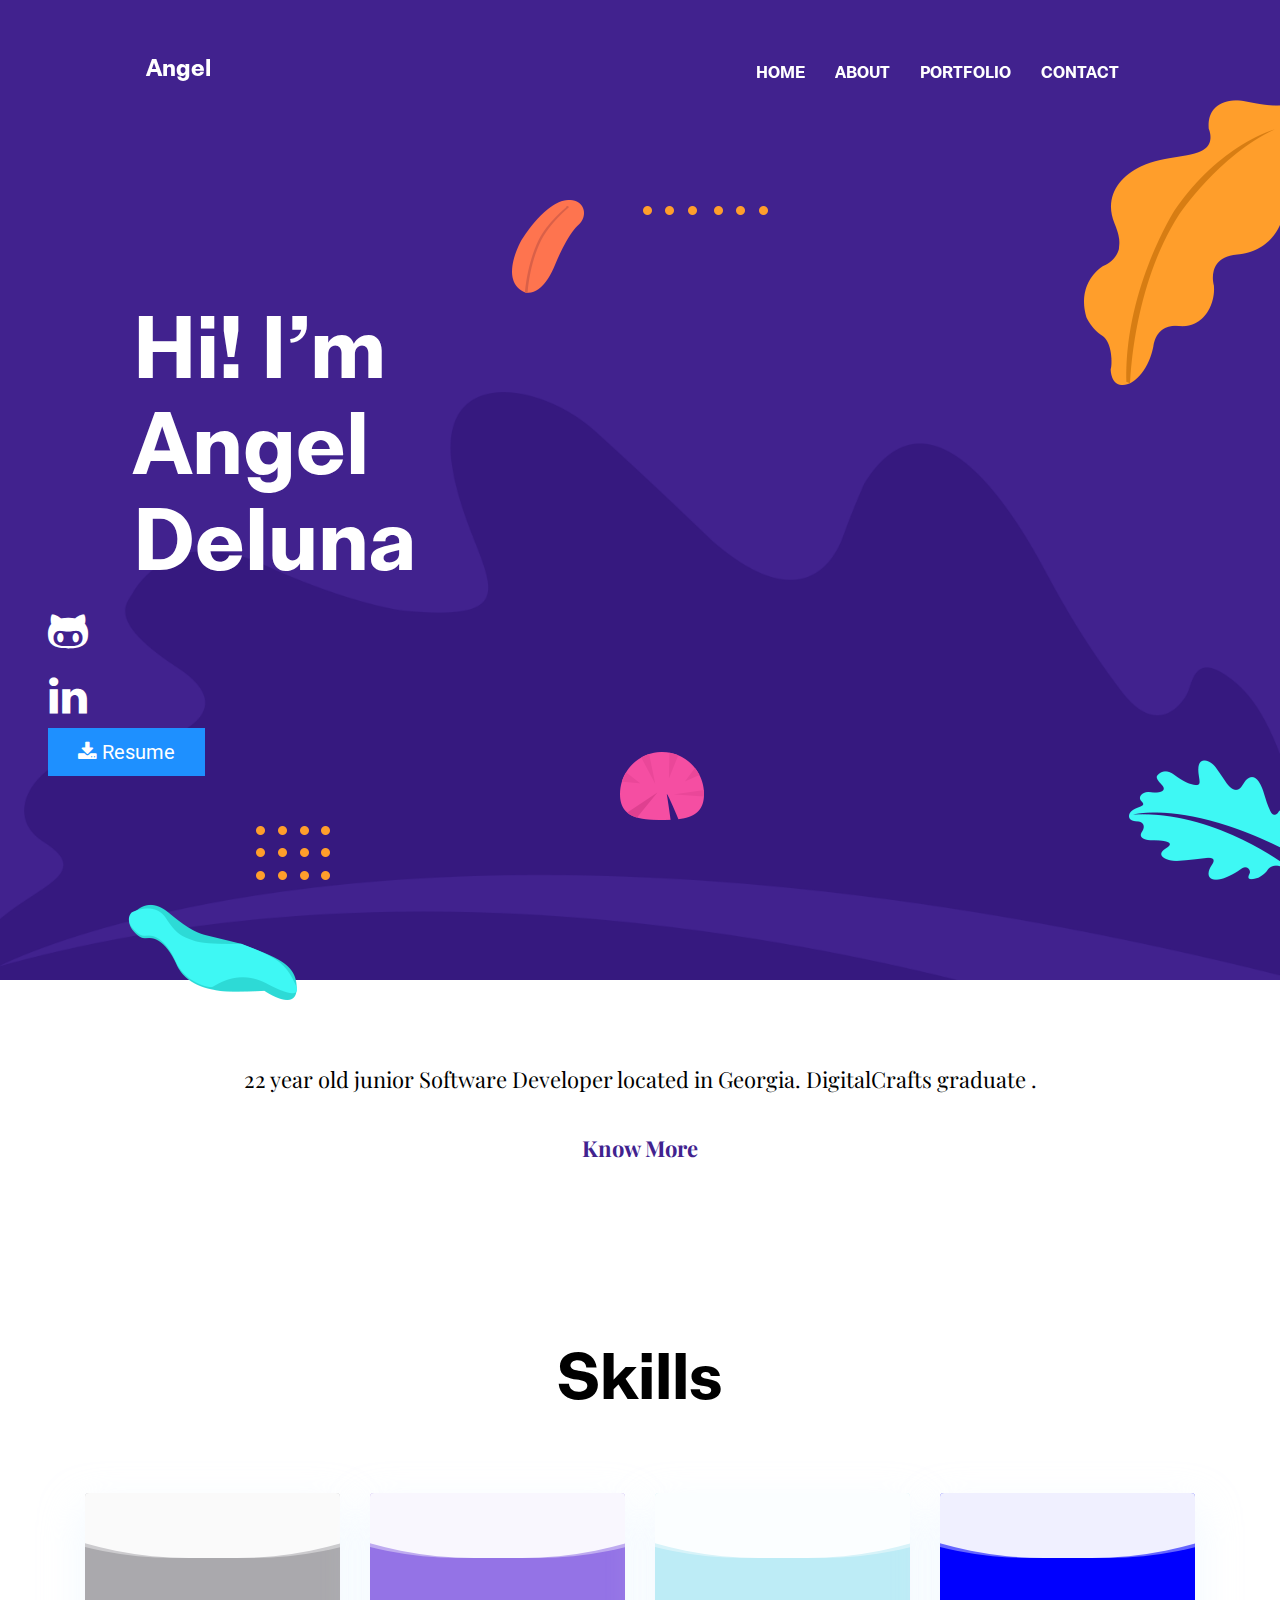
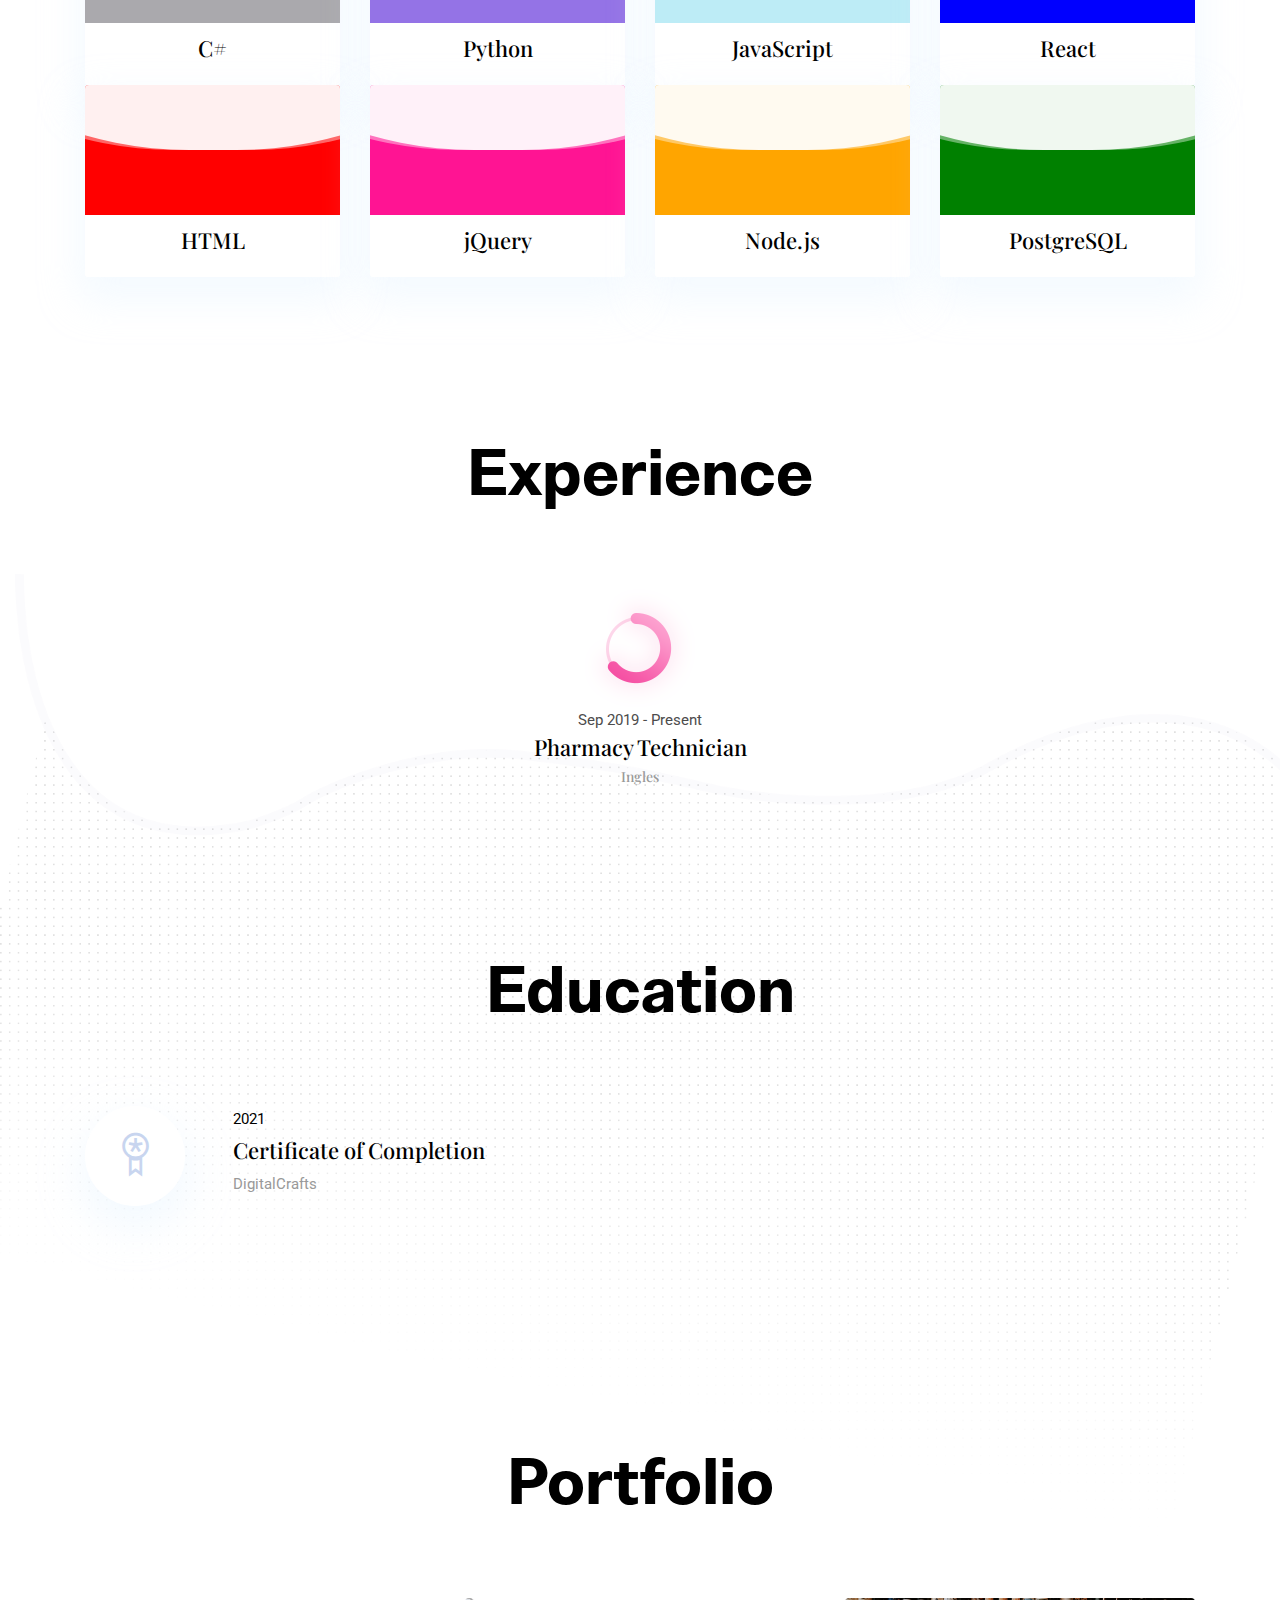
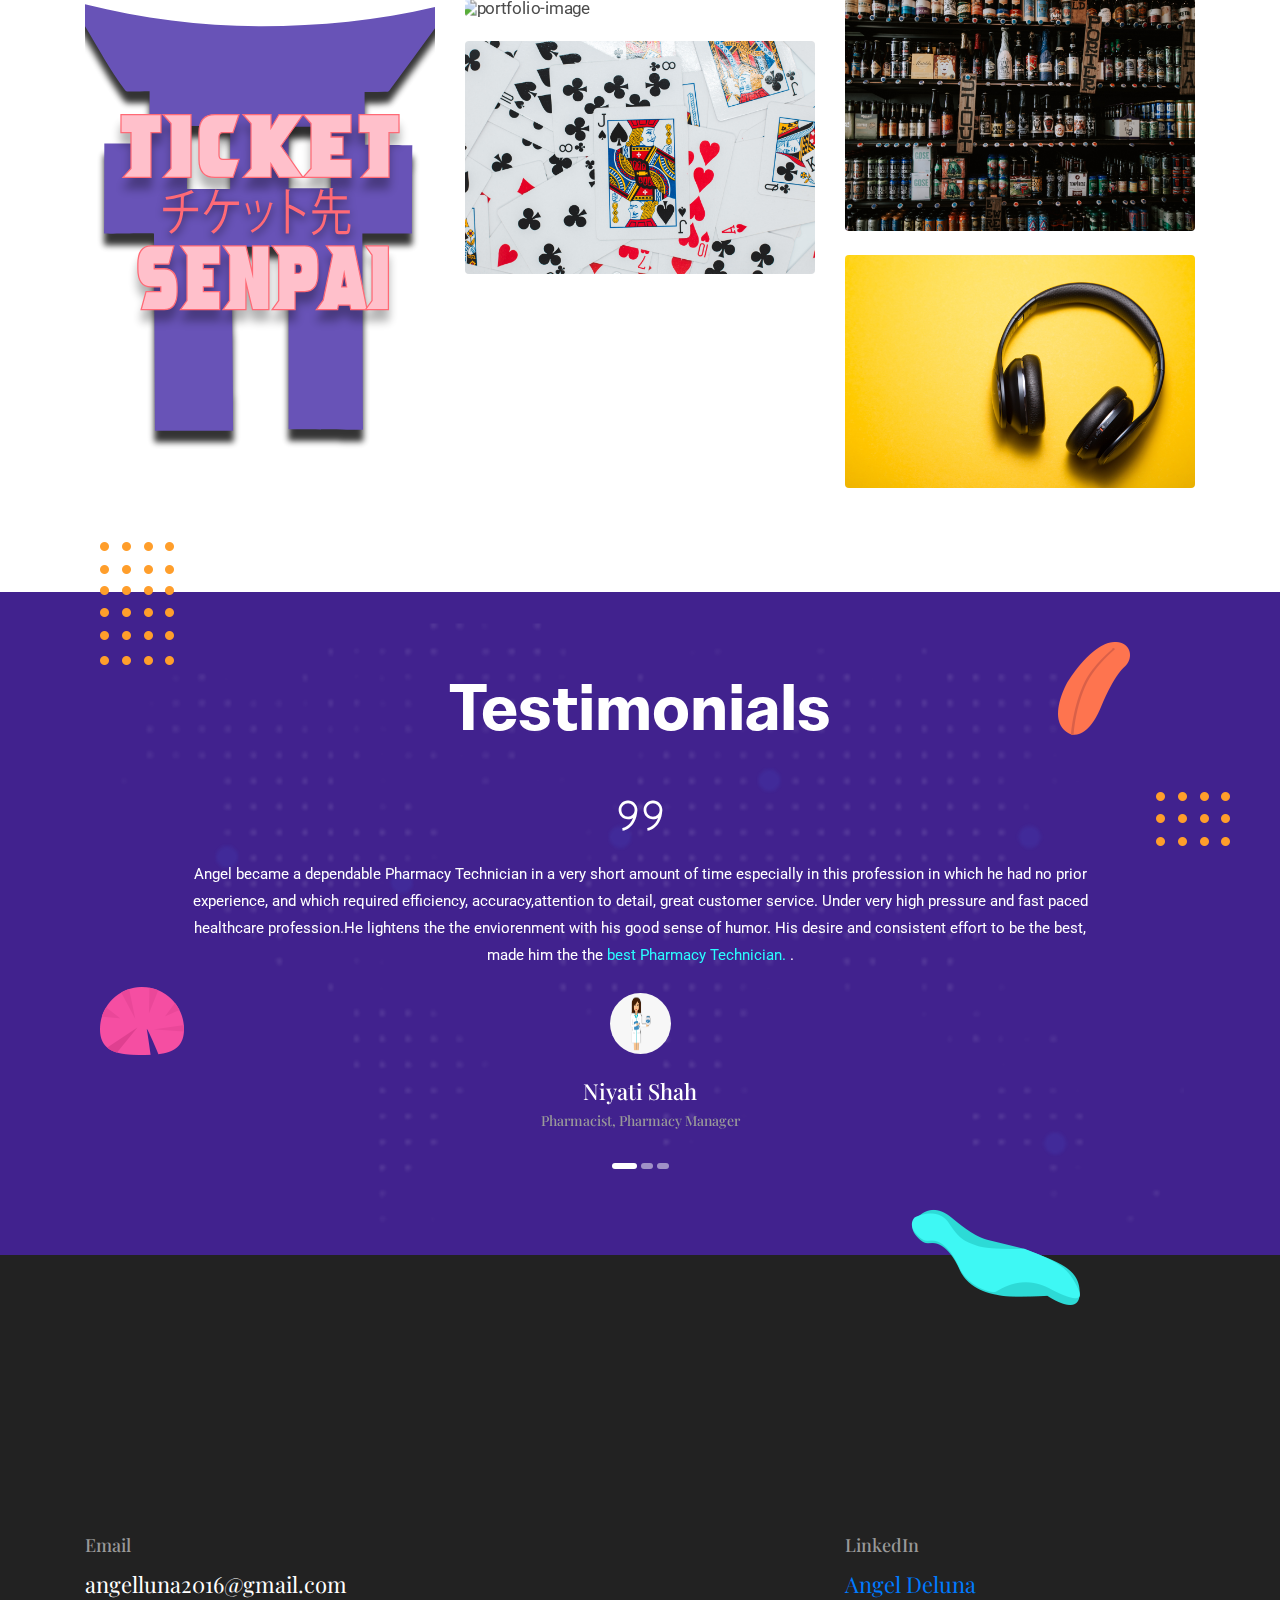
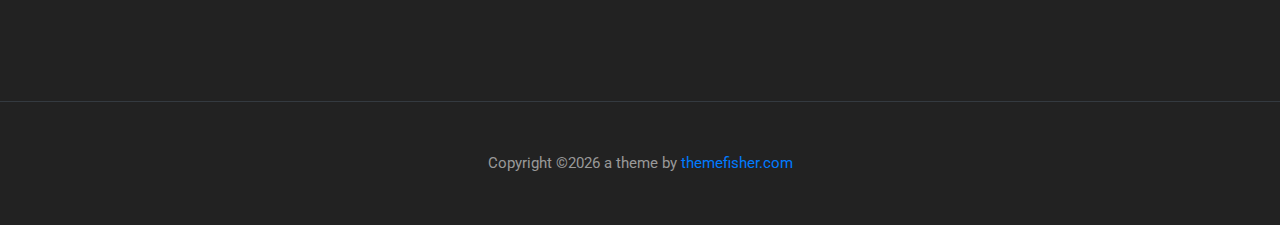
==== commit 6768bac2: "added new projects" ====
--- a/themes/kross/index.html
+++ b/themes/kross/index.html
@@ -23,7 +23,7 @@
   <!--Favicon-->
   <link rel="shortcut icon" href="images/favicon.ico" type="image/x-icon">
   <link rel="icon" href="images/favicon.ico" type="image/x-icon">
-
+  <link rel="stylesheet" href="https://cdnjs.cloudflare.com/ajax/libs/font-awesome/4.7.0/css/font-awesome.min.css">
 </head>
 
 <body>
@@ -97,8 +97,11 @@
   </div>
   <!-- social icon -->
   <ul class="list-unstyled ml-5 mt-3 position-relative zindex-1">
-    <li class="mb-3"><a class="text-white" href="https://github.com/AngelDelunadev"><i class="ti-github"></i></a></li>
-    <li class="mb-3"><a class="text-white" href="https://www.linkedin.com/in/angel-deluna-guerrero-76780a191/"><i class="ti-linkedin"></i></a></li>
+    <li class="mb-3 "><a class="text-white socialLogo " href="https://github.com/AngelDelunadev"><i class="ti-github"></i></a></li>
+    <li class="mb-3 "><a class="text-white socialLogo" href="https://www.linkedin.com/in/angel-deluna-guerrero-76780a191/"><i class="ti-linkedin "></i></a></li>
+    <li class="mb-3">
+      <a href="AngelDelunaResume.pdf" class="resume" download><i class="fa fa-download"></i> Resume</a>
+    </li>
     <!-- <li class="mb-3"><a class="text-white" href="#"><i class="ti-twitter"></i></a></li> -->
   </ul>
   <!-- /social icon -->
@@ -110,7 +113,7 @@
   <div class="container">
     <div class="row">
       <div class="col-lg-10 mx-auto text-center">
-        <p class="font-secondary paragraph-lg text-dark">22 year old junior Software Developer located in Georgia. Currently studying at DigitalCrafts
+        <p class="font-secondary paragraph-lg text-dark">22 year old junior Software Developer located in Georgia. DigitalCrafts graduate
           . 
         </p>
         <a href="about.html" class="btn btn-transparent">know more</a>
@@ -159,11 +162,11 @@
       </div>
       <div class="col-lg-3 col-sm-6 mb-4 mb-lg-0">
         <div class="card shadow text-center">
-          <div class="position-relative rounded-top progress-wrapper" data-color="#ffbcaa">
-            <div class="wave" data-progress="50%"></div>
-          </div>
-          <div class="card-footer bg-white">
-            <h4 class="card-title">CSS </h4>
+          <div class="position-relative rounded-top progress-wrapper" data-color="#0000FF">
+            <div class="wave" data-progress="50%"></div>
+          </div>
+          <div class="card-footer bg-white">
+            <h4 class="card-title">React </h4>
           </div>
         </div>
       </div>
@@ -177,16 +180,7 @@
           </div>
         </div>
       </div>
-      <div class="col-lg-3 col-sm-6 mb-4 mb-lg-0">
-        <div class="card shadow text-center">
-          <div class="position-relative rounded-top progress-wrapper" data-color="#0000FF">
-            <div class="wave" data-progress="50%"></div>
-          </div>
-          <div class="card-footer bg-white">
-            <h4 class="card-title">SQL</h4>
-          </div>
-        </div>
-      </div>
+      
       <div class="col-lg-3 col-sm-6 mb-4 mb-lg-0">
         <div class="card shadow text-center">
           <div class="position-relative rounded-top progress-wrapper" data-color="#FF1493">
@@ -205,6 +199,18 @@
           </div>
           <div class="card-footer bg-white">
             <h4 class="card-title">Node.js</h4>
+          </div>
+        </div>
+      </div>
+    
+      <div class="col-lg-3 col-sm-6 mb-4 mb-lg-0">
+        <div class="card shadow text-center">
+          <div class="position-relative rounded-top progress-wrapper" data-color="green
+          ">
+            <div class="wave" data-progress="50%"></div>
+          </div>
+          <div class="card-footer bg-white">
+            <h4 class="card-title">PostgreSQL</h4>
           </div>
         </div>
       </div>
@@ -262,7 +268,7 @@
           </div>
         </div>
       </div>
-      <div class="col-lg-6 col-md-6 mb-80">
+      <!-- <div class="col-lg-6 col-md-6 mb-80">
         <div class="d-flex">
           <div class="mr-lg-5 mr-3">
             <i class="ti-medall icon icon-light icon-bg bg-white shadow rounded-circle d-block"></i>
@@ -273,7 +279,7 @@
             <p class="mb-0 text-light">Fullsail</p>
           </div>
         </div>
-      </div>
+      </div> -->
       <!-- <div class="col-lg-6 col-md-6 mb-80">
         <div class="d-flex">
           <div class="mr-lg-5 mr-3">
@@ -358,10 +364,20 @@
     <div class="row shuffle-wrapper">
       <div class="col-lg-4 col-6 mb-4 shuffle-item">
         <div class="position-relative rounded hover-wrapper">
-          <img src="images/portfolio/aditya-chinchure-hyN9aU9Tm-c-unsplash.jpg" alt="portfolio-image" class="img-fluid rounded w-100">
+          <img src="images/senpailogopurple.svg" alt="portfolio-image" class="img-fluid rounded w-100">
           <div class="hover-overlay">
             <div class="hover-content">
-              <a class="btn btn-light btn-sm" href="3project.html">view project</a>
+              <a class="btn btn-light btn-sm" href="ticket-senpai.html">view project</a>
+            </div>
+          </div>
+        </div>
+      </div>
+      <div class="col-lg-4 col-6 mb-4 shuffle-item">
+        <div class="position-relative rounded hover-wrapper">
+          <img src="images/portfolio/dex-ezekiel-IxDPZ-AHfoI-unsplash.jpg" alt="portfolio-image" class="img-fluid rounded w-100">
+          <div class="hover-overlay">
+            <div class="hover-content">
+              <a class="btn btn-light btn-sm" href="aniani.html">view project</a>
             </div>
           </div>
         </div>
@@ -371,7 +387,17 @@
           <img src="images/portfolio/christin-hume-08tX2fsuSLg-unsplash.jpg" alt="portfolio-image" class="img-fluid rounded w-100">
           <div class="hover-overlay">
             <div class="hover-content">
-              <a class="btn btn-light btn-sm" href="1project.html">view project</a>
+              <a class="btn btn-light btn-sm" href="beer30.html">view project</a>
+            </div>
+          </div>
+        </div>
+      </div>
+      <div class="col-lg-4 col-6 mb-4 shuffle-item">
+        <div class="position-relative rounded hover-wrapper">
+          <img src="images/portfolio/erik-mclean-p1Xx215ooiM-unsplash.jpg" alt="portfolio-image" class="img-fluid rounded w-100">
+          <div class="hover-overlay">
+            <div class="hover-content">
+              <a class="btn btn-light btn-sm" href="blackjack.html">view project</a>
             </div>
           </div>
         </div>
@@ -381,31 +407,11 @@
           <img src="images/portfolio/c-d-x-PDX_a_82obo-unsplash.jpg" alt="portfolio-image" class="img-fluid rounded w-100">
           <div class="hover-overlay">
             <div class="hover-content">
-              <a class="btn btn-light btn-sm" href="2project.html">view project</a>
-            </div>
-          </div>
-        </div>
-      </div>
-      <!-- <div class="col-lg-4 col-6 mb-4 shuffle-item">
-        <div class="position-relative rounded hover-wrapper">
-          <img src="images/portfolio/item-4.png" alt="portfolio-image" class="img-fluid rounded w-100">
-          <div class="hover-overlay">
-            <div class="hover-content">
-              <a class="btn btn-light btn-sm" href="project-single.html">view project</a>
-            </div>
-          </div>
-        </div>
-      </div>
-      <div class="col-lg-4 col-6 mb-4 shuffle-item">
-        <div class="position-relative rounded hover-wrapper">
-          <img src="images/portfolio/item-5.png" alt="portfolio-image" class="img-fluid rounded w-100">
-          <div class="hover-overlay">
-            <div class="hover-content">
-              <a class="btn btn-light btn-sm" href="project-single.html">view project</a>
-            </div>
-          </div>
-        </div>
-      </div> -->
+              <a class="btn btn-light btn-sm" href="alpha_music.html">view project</a>
+            </div>
+          </div>
+        </div>
+      </div>
     </div>
   </div>
 </section>
@@ -427,7 +433,7 @@
             great customer service. Under very high pressure and fast paced healthcare profession.He lightens the the 
             enviorenment with his good sense of humor. His desire and consistent effort to be the best, made him the
             the <strong>best Pharmacy Technician.</strong> .</p>
-          <img class="img-fluid rounded-circle mb-4 d-inline-block" src="../kross/images/user-2.jpg"
+          <img class="img-fluid rounded-circle mb-4 d-inline-block" id="niyati" src="images/testimonial/Niyati.jpg"
             alt="client-image">
           <h4 class="text-white">Niyati Shah</h4>
           <h6 class="text-light mb-4">Pharmacist, Pharmacy Manager</h6>
--- a/themes/kross/css/style.css
+++ b/themes/kross/css/style.css
@@ -909,5 +909,27 @@
   
 }
 
+#niyati{
+  height: 61px;
+  width: 61px;
+}
+.socialLogo{
+  font-size: 40px;
+}
+.resume{
+  background-color: DodgerBlue;
+  border: none;
+  color: white;
+  padding: 12px 30px;
+  cursor: pointer;
+  font-size: 20px;
+}
+.resume:hover {
+  background-color: RoyalBlue;
+}
+.project_pic{
+  height: 100%;
+  width: 500px;
+}
 
 /*# sourceMappingURL=maps/style.css.map */
